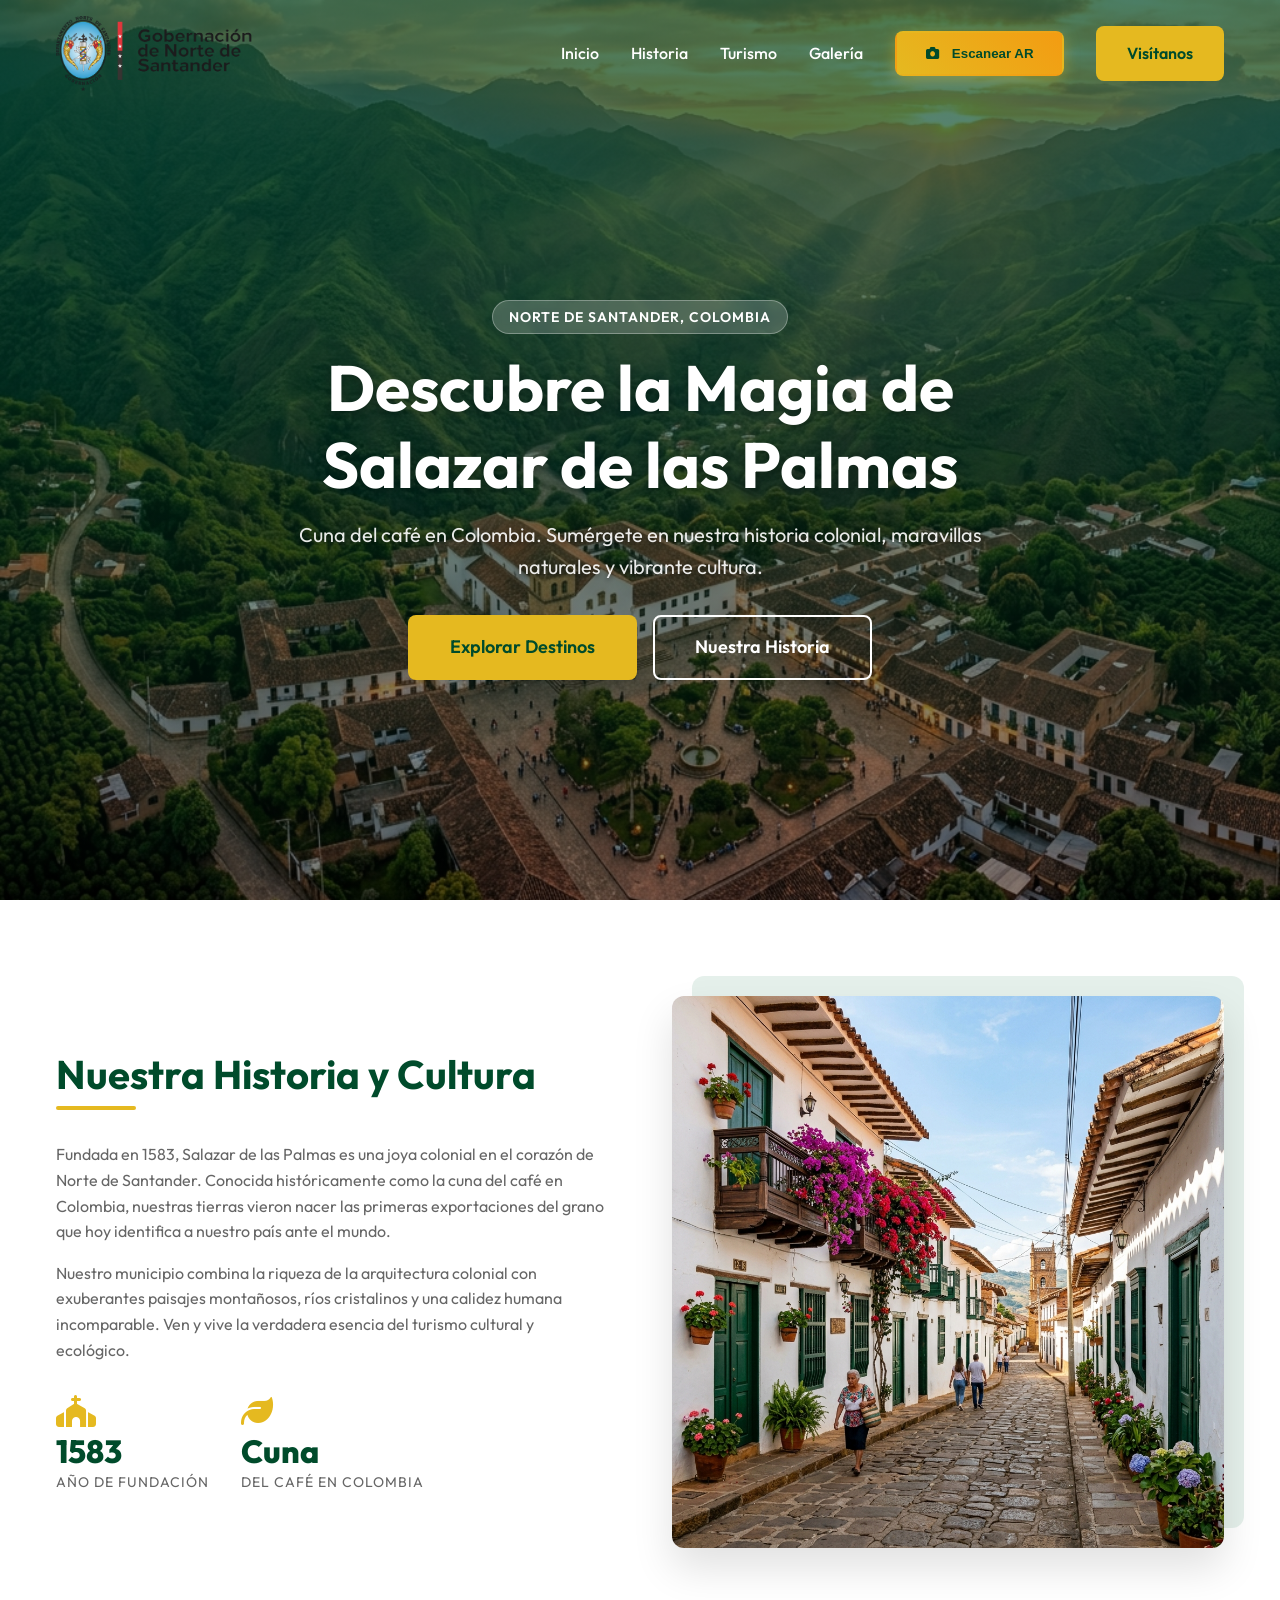
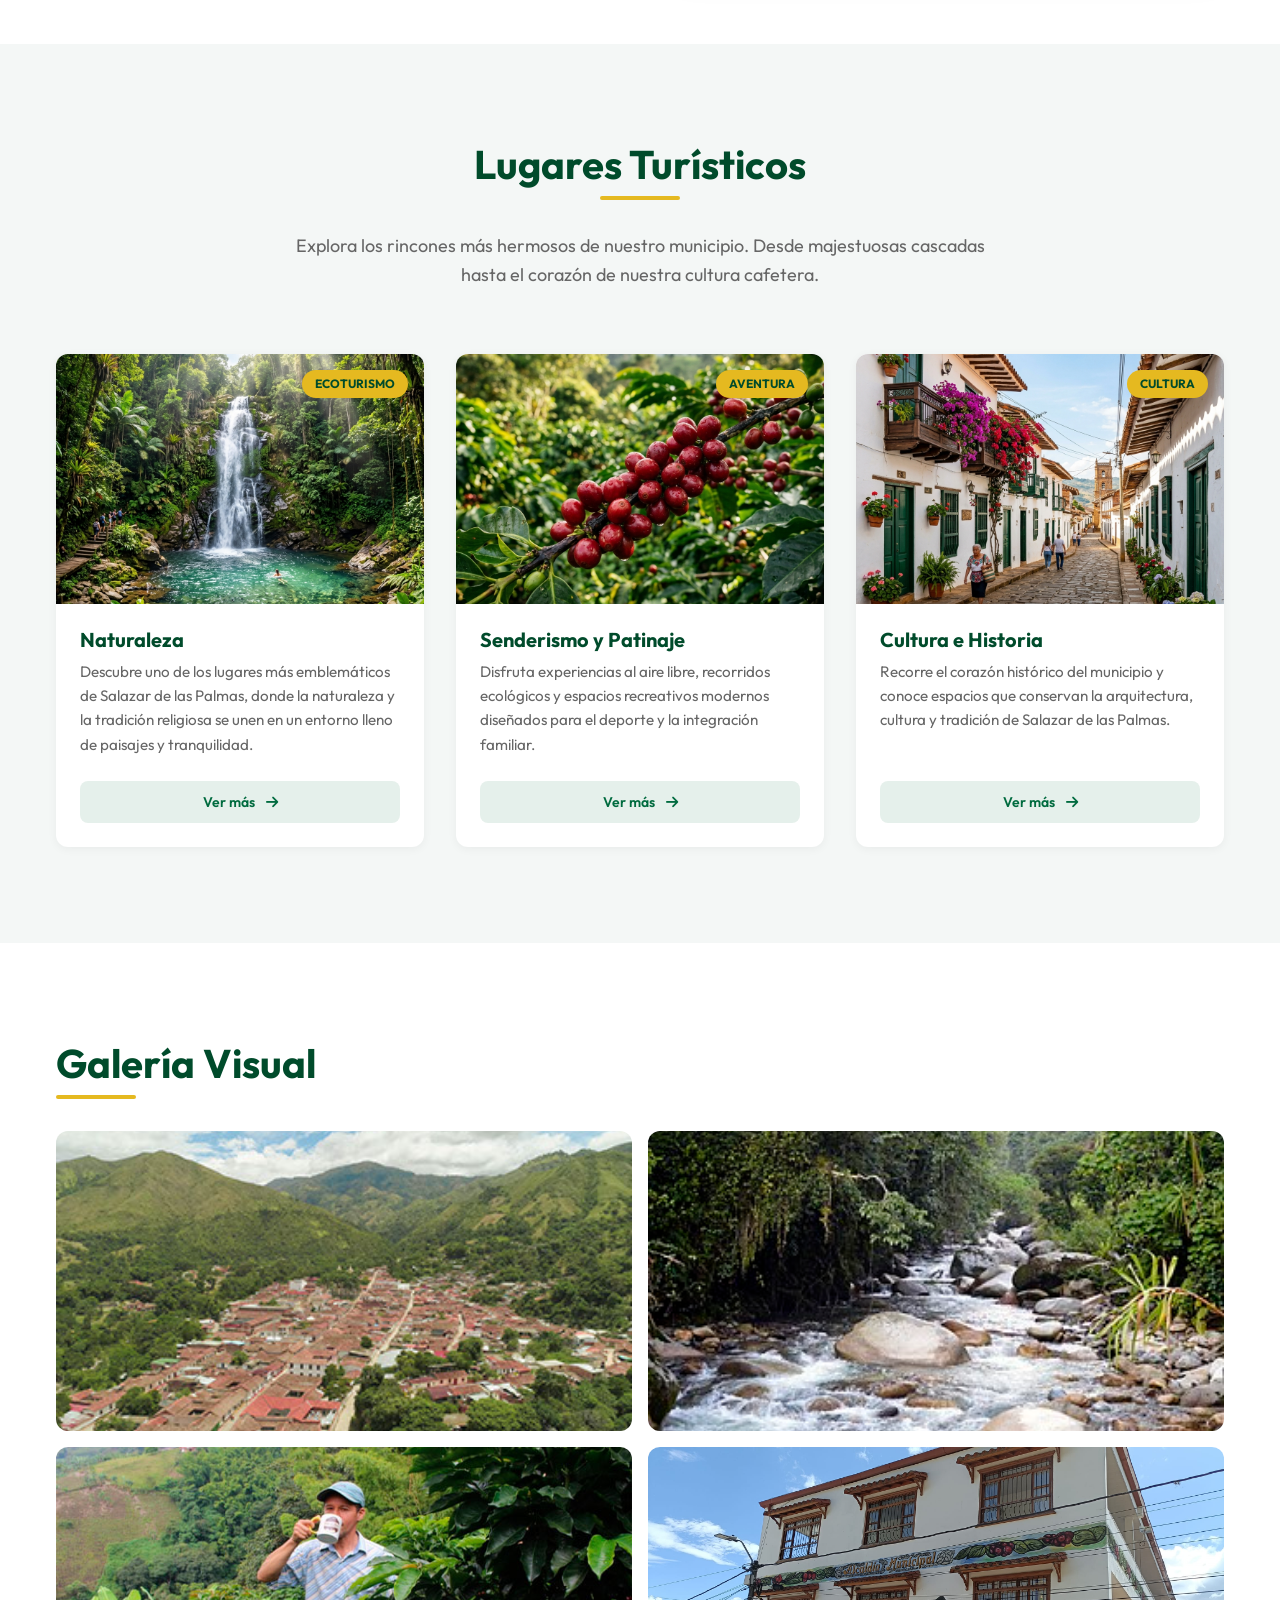
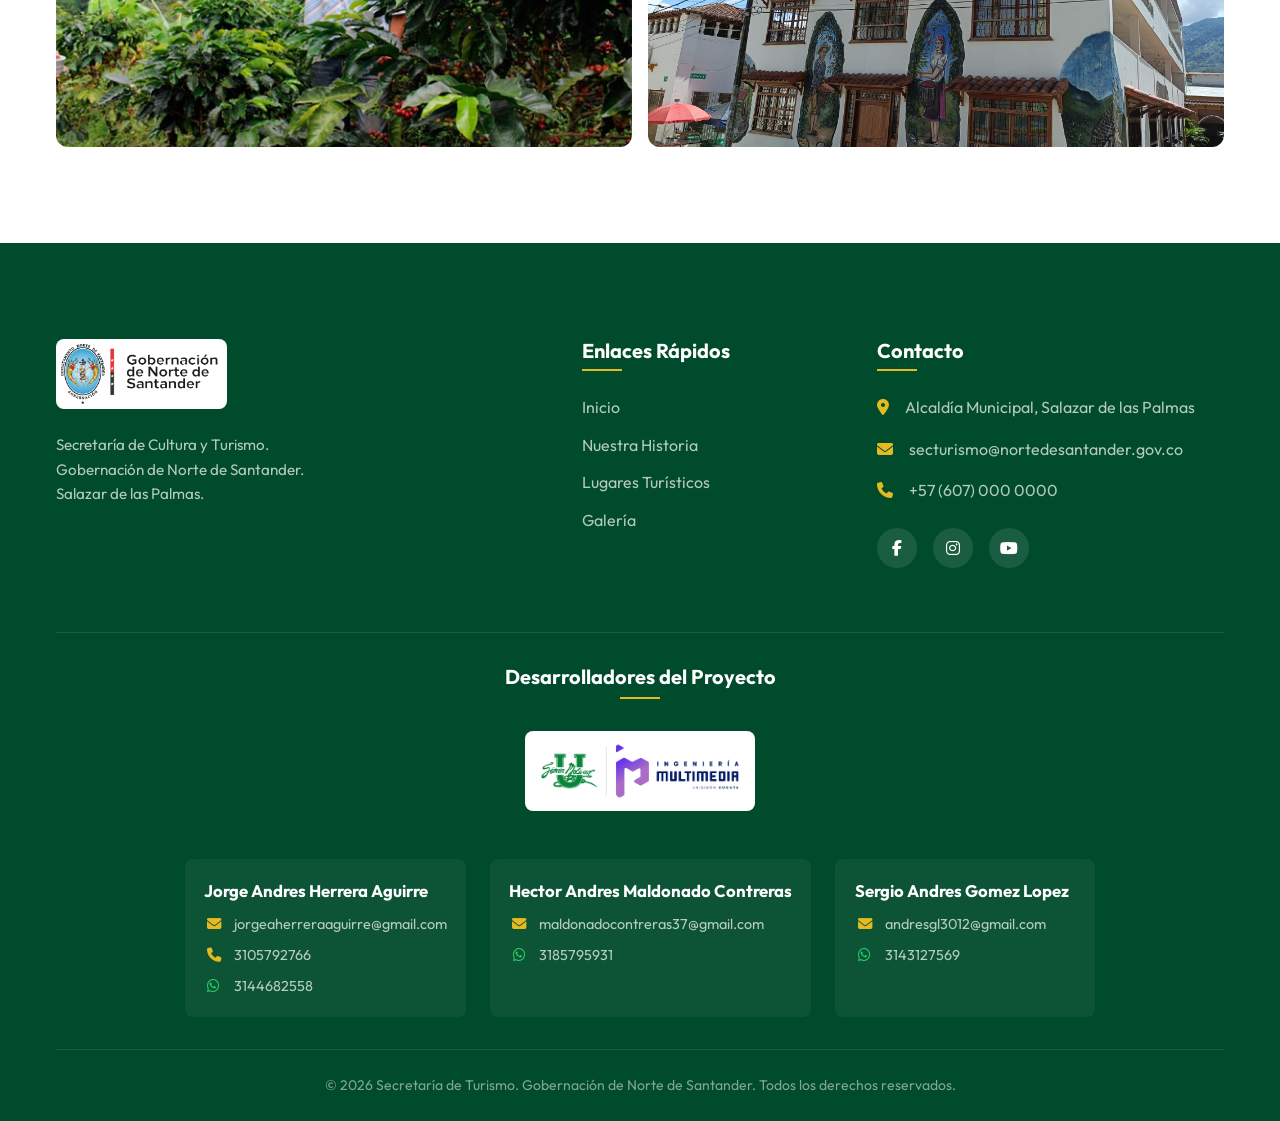
==== index.html @ 91385bf4 "Estado inicial del proyecto heredado" ====
<!DOCTYPE html>
<html lang="es">

<head>
    <meta charset="UTF-8">
    <meta name="viewport" content="width=device-width, initial-scale=1.0">
    <title>Salazar de las Palmas - Secretaría de Turismo</title>
    <meta name="description"
        content="Descubre Salazar de las Palmas, la cuna del café en Colombia. Naturaleza, historia, arquitectura colonial y una cultura inolvidable en Norte de Santander.">

    <!-- Google Fonts: Outfit -->
    <link rel="preconnect" href="https://fonts.googleapis.com">
    <link rel="preconnect" href="https://fonts.gstatic.com" crossorigin>
    <link href="https://fonts.googleapis.com/css2?family=Outfit:wght@300;400;500;600;700;800&display=swap"
        rel="stylesheet">

    <!-- FontAwesome for Icons -->
    <link rel="stylesheet" href="https://cdnjs.cloudflare.com/ajax/libs/font-awesome/6.4.0/css/all.min.css">

    <!-- Custom CSS -->
    <link rel="stylesheet" href="css/style.css">
    <link rel="stylesheet" href="css/components.css">
</head>

<body>

    <!-- NAVBAR -->
    <header class="navbar" id="navbar">
        <div class="container nav-container">
            <div class="logos">
                <img src="Recursos/Logo Gobernación.png" alt="Logo Gobernación" class="logo">
            </div>

            <button class="mobile-menu-toggle" aria-label="Abrir menú" id="menuToggle">
                <i class="fa-solid fa-bars"></i>
            </button>

            <nav class="nav-links" id="navLinks">
                <a href="#inicio" class="nav-link">Inicio</a>
                <a href="#historia" class="nav-link">Historia</a>
                <a href="#turismo" class="nav-link">Turismo</a>
                <a href="#galeria" class="nav-link">Galería</a>
                <button id="openArBtn" class="btn btn-primary btn-ar"><i class="fa-solid fa-camera"></i> Escanear
                    AR</button>
                <a href="#contacto" class="btn btn-primary">Visítanos</a>
            </nav>
        </div>
    </header>

    <!-- HERO SECTION -->
    <section id="inicio" class="hero">
        <div class="hero-overlay"></div>
        <div class="container hero-content fade-in-up">
            <span class="badge">Norte de Santander, Colombia</span>
            <h1 class="hero-title">Descubre la Magia de<br>Salazar de las Palmas</h1>
            <p class="hero-subtitle">Cuna del café en Colombia. Sumérgete en nuestra historia colonial, maravillas
                naturales y vibrante cultura.</p>
            <div class="hero-buttons">
                <a href="#turismo" class="btn btn-primary btn-large">Explorar Destinos</a>
                <a href="#historia" class="btn btn-outline btn-large">Nuestra Historia</a>
            </div>
        </div>
    </section>

    <!-- SECCIÓN SOBRE SALAZAR (HISTORIA Y CULTURA) -->
    <section id="historia" class="section about-section">
        <div class="container">
            <div class="about-grid">
                <div class="about-text fade-in-up">
                    <h2 class="section-title">Nuestra Historia y Cultura</h2>
                    <div class="title-underline"></div>
                    <p>Fundada en 1583, Salazar de las Palmas es una joya colonial en el corazón de Norte de Santander.
                        Conocida históricamente como la cuna del café en Colombia, nuestras tierras vieron nacer las
                        primeras exportaciones del grano que hoy identifica a nuestro país ante el mundo.</p>
                    <p>Nuestro municipio combina la riqueza de la arquitectura colonial con exuberantes paisajes
                        montañosos, ríos cristalinos y una calidez humana incomparable. Ven y vive la verdadera esencia
                        del turismo cultural y ecológico.</p>

                    <div class="stats-row">
                        <div class="stat-item">
                            <i class="fa-solid fa-church stat-icon"></i>
                            <span class="stat-number">1583</span>
                            <span class="stat-label">Año de Fundación</span>
                        </div>
                        <div class="stat-item">
                            <i class="fa-solid fa-leaf stat-icon"></i>
                            <span class="stat-number">Cuna</span>
                            <span class="stat-label">Del Café en Colombia</span>
                        </div>
                    </div>
                </div>
                <div class="about-image-wrapper fade-in-up">
                    <img src="Recursos/colonial_architecture.png" alt="Arquitectura colonial de Salazar"
                        class="about-image">
                    <div class="image-accent"></div>
                </div>
            </div>
        </div>
    </section>

    <!-- LUGARES TURÍSTICOS -->
    <section id="turismo" class="section tourism-section bg-light">
        <div class="container">
            <div class="section-header text-center fade-in-up">
                <!-- Etiqueta removida según solicitud -->
                <h2 class="section-title">Lugares Turísticos</h2>
                <div class="title-underline center"></div>
                <p class="section-description">Explora los rincones más hermosos de nuestro municipio. Desde majestuosas
                    cascadas hasta el corazón de nuestra cultura cafetera.</p>
            </div>

            <div class="cards-grid">
                <!-- Tarjeta 1 -->
                <div class="tour-card fade-in-up">
                    <div class="card-image">
                        <img src="Recursos/waterfall_salazar.png" alt="Cascadas Naturales">
                        <div class="card-category">Ecoturismo</div>
                    </div>
                    <div class="card-content">
                        <h3 class="card-title">Naturaleza</h3>
                        <p class="card-text">Descubre uno de los lugares más emblemáticos de Salazar de las Palmas,
                            donde la naturaleza y la tradición religiosa se unen en un entorno lleno de paisajes y
                            tranquilidad.</p>
                        <a href="naturaleza.html" class="btn btn-secondary btn-sm">Ver más <i
                                class="fa-solid fa-arrow-right"></i></a>
                    </div>
                </div>

                <!-- Tarjeta 2 -->
                <div class="tour-card fade-in-up delay-1">
                    <div class="card-image">
                        <img src="Recursos/coffee_culture.png" alt="Ruta del Café">
                        <div class="card-category">Aventura</div>
                    </div>
                    <div class="card-content">
                        <h3 class="card-title">Senderismo y Patinaje</h3>
                        <p class="card-text">Disfruta experiencias al aire libre, recorridos ecológicos y espacios
                            recreativos modernos diseñados para el deporte y la integración familiar.</p>
                        <a href="aventura.html" class="btn btn-secondary btn-sm">Ver más <i
                                class="fa-solid fa-arrow-right"></i></a>
                    </div>
                </div>

                <!-- Tarjeta 3 -->
                <div class="tour-card fade-in-up delay-2">
                    <div class="card-image">
                        <img src="Recursos/colonial_architecture.png" alt="Centro Histórico">
                        <div class="card-category">Cultura</div>
                    </div>
                    <div class="card-content">
                        <h3 class="card-title">Cultura e Historia</h3>
                        <p class="card-text">Recorre el corazón histórico del municipio y conoce espacios que conservan
                            la arquitectura, cultura y tradición de Salazar de las Palmas.</p>
                        <a href="cultura.html" class="btn btn-secondary btn-sm">Ver más <i
                                class="fa-solid fa-arrow-right"></i></a>
                    </div>
                </div>
            </div>
        </div>
    </section>

    <!-- GALERÍA VISUAL -->
    <section id="galeria" class="section gallery-section">
        <div class="container">
            <div class="section-header fade-in-up">
                <h2 class="section-title">Galería Visual</h2>
                <div class="title-underline"></div>
            </div>

            <div class="gallery-grid">
                <div class="gallery-item fade-in-up"
                    data-images='["Recursos/Galeria Visual/Panoramica/Panoramica 1.jpg", "Recursos/Galeria Visual/Panoramica/Panoramica 2.jpg", "Recursos/Galeria Visual/Panoramica/Panoramica 3.jpg", "Recursos/Galeria Visual/Panoramica/Panoramica 4.jpg", "Recursos/Galeria Visual/Panoramica/Panoramica 5.webp"]'>
                    <img src="Recursos/Galeria Visual/Panoramica/Panoramica 1.jpg" alt="Panorámica Salazar">
                    <div class="gallery-overlay">
                        <span>Panorámica</span>
                    </div>
                </div>
                <div class="gallery-item fade-in-up delay-1"
                    data-images='["Recursos/Galeria Visual/Naturaleza/Naturaleza 1.JPG", "Recursos/Galeria Visual/Naturaleza/Naturaleza 2.webp", "Recursos/Galeria Visual/Naturaleza/Naturaleza 3.jpg", "Recursos/Galeria Visual/Naturaleza/Naturaleza 4.jpg", "Recursos/Galeria Visual/Naturaleza/Naturaleza 5.jpg"]'>
                    <img src="Recursos/Galeria Visual/Naturaleza/Naturaleza 1.JPG" alt="Naturaleza">
                    <div class="gallery-overlay">
                        <span>Naturaleza</span>
                    </div>
                </div>
                <div class="gallery-item fade-in-up delay-2"
                    data-images='["Recursos/Galeria Visual/Cafe/Cafe 1.jpg", "Recursos/Galeria Visual/Cafe/Cafe 2.jpg", "Recursos/Galeria Visual/Cafe/Cafe 3.jpg", "Recursos/Galeria Visual/Cafe/Cafe 4.webp", "Recursos/Galeria Visual/Cafe/Cafe 5.webp"]'>
                    <img src="Recursos/Galeria Visual/Cafe/Cafe 1.jpg" alt="Cultura Cafetera">
                    <div class="gallery-overlay">
                        <span>Cultura Cafetera</span>
                    </div>
                </div>
                <div class="gallery-item fade-in-up delay-1"
                    data-images='["Recursos/Galeria Visual/Arquitectura/Arquitectura 1.jpg", "Recursos/Galeria Visual/Arquitectura/Arquitectura 2.jpg", "Recursos/Galeria Visual/Arquitectura/Arquitectura 3.jpg", "Recursos/Galeria Visual/Arquitectura/Arquitectura 4.JPG", "Recursos/Galeria Visual/Arquitectura/Arquitectura 5.jpg"]'>
                    <img src="Recursos/Galeria Visual/Arquitectura/Arquitectura 1.jpg" alt="Arquitectura">
                    <div class="gallery-overlay">
                        <span>Arquitectura Colonial</span>
                    </div>
                </div>
            </div>
        </div>
    </section>

    <!-- FOOTER INSTITUCIONAL -->
    <footer id="contacto" class="footer">
        <div class="container">
            <div class="footer-grid">
                <div class="footer-brand">
                    <div class="footer-logos">
                        <img src="Recursos/Logo Gobernación.png" alt="Gobernación" class="footer-logo">
                    </div>
                    <p class="footer-desc">Secretaría de Cultura y Turismo.<br>Gobernación de Norte de
                        Santander.<br>Salazar de las Palmas.</p>
                </div>

                <div class="footer-links">
                    <h4 class="footer-title">Enlaces Rápidos</h4>
                    <ul>
                        <li><a href="#inicio">Inicio</a></li>
                        <li><a href="#historia">Nuestra Historia</a></li>
                        <li><a href="#turismo">Lugares Turísticos</a></li>
                        <li><a href="#galeria">Galería</a></li>
                    </ul>
                </div>

                <div class="footer-contact">
                    <h4 class="footer-title">Contacto</h4>
                    <ul class="contact-info">
                        <li><i class="fa-solid fa-location-dot"></i> Alcaldía Municipal, Salazar de las Palmas</li>
                        <li><i class="fa-solid fa-envelope"></i> secturismo@nortedesantander.gov.co</li>
                        <li><i class="fa-solid fa-phone"></i> +57 (607) 000 0000</li>
                    </ul>
                    <div class="social-links">
                        <a href="https://www.facebook.com/GobernaciondeNortedeSantander/?locale=es_LA"
                            target="_blank"><i class="fa-brands fa-facebook-f"></i></a>
                        <a href="https://www.instagram.com/gobernorte/" target="_blank"><i
                                class="fa-brands fa-instagram"></i></a>
                        <a href="https://www.youtube.com/@GobernacionNorteDeSantander" target="_blank"><i
                                class="fa-brands fa-youtube"></i></a>
                    </div>
                </div>
            </div>

            <div class="footer-developers"
                style="padding-bottom: 2rem; border-top: 1px solid rgba(255, 255, 255, 0.1); padding-top: 2rem; margin-top: 1rem;">
                <h4
                    style="color: white; font-size: 1.25rem; margin-bottom: 2rem; text-align: center; position: relative;">
                    Desarrolladores del Proyecto
                    <span
                        style="display: block; width: 40px; height: 2px; background-color: var(--color-accent); margin: 0.5rem auto 0;"></span>
                </h4>
                <div style="display: flex; flex-wrap: wrap; justify-content: center; gap: 3rem; align-items: center;">
                    <div class="footer-logos"
                        style="display: flex; flex-direction: column; align-items: center; margin-bottom: 0;">
                        <img src="Recursos/Multimedia-Logo.png" alt="Ingeniería Multimedia" class="footer-logo"
                            style="background-color: white; height: 80px; padding: 10px;">
                    </div>
                    <div style="display: flex; flex-wrap: wrap; gap: 1.5rem; justify-content: center;">
                        <div
                            style="background: rgba(255, 255, 255, 0.05); padding: 1.2rem; border-radius: 8px; min-width: 260px;">
                            <strong
                                style="display: block; font-size: 1.05rem; color: white; margin-bottom: 0.5rem;">Jorge
                                Andres Herrera Aguirre</strong>
                            <ul style="margin: 0; padding: 0; list-style: none; color: rgba(255, 255, 255, 0.7);">
                                <li
                                    style="margin-bottom: 0.5rem; font-size: 0.9rem; display: flex; align-items: center;">
                                    <i class="fa-solid fa-envelope"
                                        style="width: 20px; text-align: center; color: var(--color-accent); margin-right: 10px;"></i>
                                    jorgeaherreraaguirre@gmail.com</li>
                                <li
                                    style="margin-bottom: 0.5rem; font-size: 0.9rem; display: flex; align-items: center;">
                                    <i class="fa-solid fa-phone"
                                        style="width: 20px; text-align: center; color: var(--color-accent); margin-right: 10px;"></i>
                                    3105792766</li>
                                <li style="margin-bottom: 0; font-size: 0.9rem; display: flex; align-items: center;"><a
                                        href="https://wa.me/573144682558" target="_blank"
                                        style="color: inherit; text-decoration: none; transition: color 0.3s ease; display: flex; align-items: center;"
                                        onmouseover="this.style.color='#25D366'"
                                        onmouseout="this.style.color='inherit'"><i class="fa-brands fa-whatsapp"
                                            style="width: 20px; text-align: center; color: #25D366; margin-right: 10px;"></i>
                                        3144682558</a></li>
                            </ul>
                        </div>
                        <div
                            style="background: rgba(255, 255, 255, 0.05); padding: 1.2rem; border-radius: 8px; min-width: 260px;">
                            <strong
                                style="display: block; font-size: 1.05rem; color: white; margin-bottom: 0.5rem;">Hector
                                Andres Maldonado Contreras</strong>
                            <ul style="margin: 0; padding: 0; list-style: none; color: rgba(255, 255, 255, 0.7);">
                                <li
                                    style="margin-bottom: 0.5rem; font-size: 0.9rem; display: flex; align-items: center;">
                                    <i class="fa-solid fa-envelope"
                                        style="width: 20px; text-align: center; color: var(--color-accent); margin-right: 10px;"></i>
                                    maldonadocontreras37@gmail.com</li>
                                <li style="margin-bottom: 0; font-size: 0.9rem; display: flex; align-items: center;"><a
                                        href="https://wa.me/573185795931" target="_blank"
                                        style="color: inherit; text-decoration: none; transition: color 0.3s ease; display: flex; align-items: center;"
                                        onmouseover="this.style.color='#25D366'"
                                        onmouseout="this.style.color='inherit'"><i class="fa-brands fa-whatsapp"
                                            style="width: 20px; text-align: center; color: #25D366; margin-right: 10px;"></i>
                                        3185795931</a></li>
                            </ul>
                        </div>
                        <div
                            style="background: rgba(255, 255, 255, 0.05); padding: 1.2rem; border-radius: 8px; min-width: 260px;">
                            <strong
                                style="display: block; font-size: 1.05rem; color: white; margin-bottom: 0.5rem;">Sergio
                                Andres Gomez Lopez</strong>
                            <ul style="margin: 0; padding: 0; list-style: none; color: rgba(255, 255, 255, 0.7);">
                                <li
                                    style="margin-bottom: 0.5rem; font-size: 0.9rem; display: flex; align-items: center;">
                                    <i class="fa-solid fa-envelope"
                                        style="width: 20px; text-align: center; color: var(--color-accent); margin-right: 10px;"></i>
                                    andresgl3012@gmail.com</li>
                                <li style="margin-bottom: 0; font-size: 0.9rem; display: flex; align-items: center;"><a
                                        href="https://wa.me/573143127569" target="_blank"
                                        style="color: inherit; text-decoration: none; transition: color 0.3s ease; display: flex; align-items: center;"
                                        onmouseover="this.style.color='#25D366'"
                                        onmouseout="this.style.color='inherit'"><i class="fa-brands fa-whatsapp"
                                            style="width: 20px; text-align: center; color: #25D366; margin-right: 10px;"></i>
                                        3143127569</a></li>
                            </ul>
                        </div>
                    </div>
                </div>
            </div>

            <div class="footer-bottom">
                <p>&copy; 2026 Secretaría de Turismo. Gobernación de Norte de Santander. Todos los derechos reservados.
                </p>
            </div>
        </div>
    </footer>

    <!-- Lightbox Container para Galería -->
    <div class="lightbox" id="lightbox">
        <div class="lightbox-content">
            <button class="lightbox-close" id="lightboxClose">&times;</button>
            <div class="lightbox-images" id="lightboxImages">
                <!-- Images will be injected here via JS -->
            </div>
            <button class="lightbox-prev" id="lightboxPrev"><i class="fa-solid fa-chevron-left"></i></button>
            <button class="lightbox-next" id="lightboxNext"><i class="fa-solid fa-chevron-right"></i></button>
        </div>
    </div>

    <!-- Modal para WebAR -->
    <div id="arOverlay" class="ar-overlay">
        <div class="ar-header">
            <h3><i class="fa-solid fa-vr-cardboard"></i> Escáner de Realidad Aumentada</h3>
            <button id="closeArBtn" class="ar-close-btn">&times;</button>
        </div>
        <div class="ar-body">
            <!-- Iframe donde vivirá la experiencia de cámara para no romper estilos -->
            <iframe id="arIframe" src="" allow="camera;gyroscope;accelerometer;magnetometer;xr-spatial-tracking"
                frameborder="0"></iframe>
        </div>
    </div>

    <!-- Scripts -->
    <script src="js/main.js" defer></script>
</body>

</html>
---- css/style.css ----
/* ==========================================================================
   Variables y Configuración Global (Diseño Institucional)
   ========================================================================== */
:root {
    /* Paleta de Colores - Gobernación de Norte de Santander */
    --color-primary: #006b3f; /* Verde institucional */
    --color-primary-dark: #004b2b;
    --color-accent: #e5b920; /* Dorado / Amarillo institucional */
    --color-accent-hover: #f5c72a;
    
    /* Colores neutrales */
    --color-text-main: #333333;
    --color-text-muted: #666666;
    --color-bg-main: #ffffff;
    --color-bg-light: #f4f7f6;
    --color-border: #e0e0e0;
    
    /* Tipografía */
    --font-primary: 'Outfit', sans-serif;
    
    /* Espaciado */
    --spacing-xs: 0.5rem;
    --spacing-sm: 1rem;
    --spacing-md: 2rem;
    --spacing-lg: 4rem;
    --spacing-xl: 6rem;
    
    /* Sombras y Bordes */
    --shadow-sm: 0 2px 10px rgba(0, 0, 0, 0.05);
    --shadow-md: 0 10px 30px rgba(0, 0, 0, 0.08);
    --shadow-lg: 0 20px 40px rgba(0, 0, 0, 0.12);
    --radius-sm: 8px;
    --radius-md: 12px;
    --radius-lg: 20px;
    
    /* Transiciones */
    --transition-fast: 0.2s ease-in-out;
    --transition-normal: 0.3s ease-in-out;
    --transition-slow: 0.5s cubic-bezier(0.25, 0.8, 0.25, 1);
}

/* ==========================================================================
   Reseteo Básico
   ========================================================================== */
* {
    margin: 0;
    padding: 0;
    box-sizing: border-box;
}

html {
    scroll-behavior: smooth; /* Scroll fluido */
    font-size: 16px;
}

body {
    font-family: var(--font-primary);
    color: var(--color-text-main);
    background-color: var(--color-bg-main);
    line-height: 1.6;
    overflow-x: hidden;
}

/* ==========================================================================
   Tipografía Global
   ========================================================================== */
h1, h2, h3, h4, h5, h6 {
    font-weight: 700;
    line-height: 1.2;
    color: var(--color-primary-dark);
}

a {
    text-decoration: none;
    color: var(--color-primary);
    transition: color var(--transition-fast);
}

a:hover {
    color: var(--color-accent);
}

img {
    max-width: 100%;
    height: auto;
    display: block;
}

/* ==========================================================================
   Layout y Utilidades
   ========================================================================== */
.container {
    width: 100%;
    max-width: 1200px;
    margin: 0 auto;
    padding: 0 var(--spacing-sm);
}

.section {
    padding: var(--spacing-xl) 0;
}

.bg-light {
    background-color: var(--color-bg-light);
}

.text-center {
    text-align: center;
}

/* Títulos de sección */
.section-title {
    font-size: 2.5rem;
    margin-bottom: var(--spacing-xs);
    position: relative;
    display: inline-block;
}

.title-underline {
    width: 80px;
    height: 4px;
    background-color: var(--color-accent);
    margin-bottom: var(--spacing-md);
    border-radius: 2px;
}

.title-underline.center {
    margin-left: auto;
    margin-right: auto;
}

.section-description {
    max-width: 700px;
    margin: 0 auto var(--spacing-lg);
    font-size: 1.125rem;
    color: var(--color-text-muted);
}

/* Badges / Etiquetas */
.badge {
    display: inline-block;
    padding: 0.3rem 1rem;
    background-color: rgba(0, 107, 63, 0.1);
    color: var(--color-primary);
    border-radius: 50px;
    font-size: 0.875rem;
    font-weight: 600;
    margin-bottom: var(--spacing-sm);
    text-transform: uppercase;
    letter-spacing: 1px;
}

.badge-center {
    margin-left: auto;
    margin-right: auto;
}

/* ==========================================================================
   Animaciones Generales
   ========================================================================== */
.fade-in-up {
    opacity: 0;
    transform: translateY(30px);
    transition: opacity 0.8s ease-out, transform 0.8s ease-out;
}

.fade-in-up.visible {
    opacity: 1;
    transform: translateY(0);
}

.delay-1 { transition-delay: 0.2s; }
.delay-2 { transition-delay: 0.4s; }
---- css/components.css ----
/* ==========================================================================
   Botones
   ========================================================================== */
.btn {
    display: inline-block;
    padding: 0.8rem 1.8rem;
    border-radius: var(--radius-sm);
    font-weight: 600;
    text-align: center;
    cursor: pointer;
    transition: all var(--transition-fast);
    border: 2px solid transparent;
}

.btn-primary {
    background-color: var(--color-accent);
    color: var(--color-primary-dark);
}

.btn-primary:hover {
    background-color: var(--color-accent-hover);
    transform: translateY(-2px);
    box-shadow: var(--shadow-md);
    color: var(--color-primary-dark);
}

.btn-outline {
    background-color: transparent;
    color: white;
    border-color: white;
}

.btn-outline:hover {
    background-color: white;
    color: var(--color-primary-dark);
    transform: translateY(-2px);
}

.btn-secondary {
    background-color: rgba(0, 107, 63, 0.1);
    color: var(--color-primary);
}

.btn-secondary:hover {
    background-color: var(--color-primary);
    color: white;
}

.btn-large {
    padding: 1rem 2.5rem;
    font-size: 1.125rem;
}

.btn-sm {
    padding: 0.5rem 1.2rem;
    font-size: 0.875rem;
}

.btn i {
    margin-left: 0.5rem;
    transition: transform 0.3s ease;
}

.btn:hover i {
    transform: translateX(4px);
}

.btn-ar {
    position: relative;
    overflow: hidden;
    background: linear-gradient(45deg, var(--color-accent), #f39c12);
    color: var(--color-primary-dark);
    font-weight: 700;
    box-shadow: 0 4px 15px rgba(229, 185, 32, 0.4);
    animation: pulse-ar 2s infinite;
    z-index: 1;
}

.btn-ar::before {
    content: '';
    position: absolute;
    top: 0;
    left: -100%;
    width: 100%;
    height: 100%;
    background: linear-gradient(90deg, transparent, rgba(255, 255, 255, 0.6), transparent);
    transition: left 0.6s ease;
    z-index: -1;
}

.btn-ar:hover::before {
    left: 100%;
}

.btn-ar:hover {
    transform: translateY(-3px) scale(1.05);
    box-shadow: 0 10px 25px rgba(229, 185, 32, 0.6);
    background: linear-gradient(45deg, #f39c12, var(--color-accent));
}

.btn-ar i {
    margin-left: 0 !important;
    margin-right: 0.6rem;
    transition: transform 0.4s cubic-bezier(0.175, 0.885, 0.32, 1.275);
}

.btn-ar:hover i {
    transform: rotate(15deg) scale(1.3);
}

@keyframes pulse-ar {
    0% { box-shadow: 0 0 0 0 rgba(229, 185, 32, 0.7); }
    70% { box-shadow: 0 0 0 10px rgba(229, 185, 32, 0); }
    100% { box-shadow: 0 0 0 0 rgba(229, 185, 32, 0); }
}

/* ==========================================================================
   Navegación (Navbar)
   ========================================================================== */
.navbar {
    position: fixed;
    top: 0;
    left: 0;
    width: 100%;
    z-index: 1000;
    background-color: transparent;
    transition: all var(--transition-normal);
    padding: 1rem 0;
}

.navbar.scrolled {
    background-color: rgba(255, 255, 255, 0.95);
    backdrop-filter: blur(10px); /* Glassmorphism effect */
    box-shadow: var(--shadow-sm);
    padding: 0.5rem 0;
}

.nav-container {
    display: flex;
    justify-content: space-between;
    align-items: center;
}

.logos {
    display: flex;
    align-items: center;
    gap: 1rem;
}

.logo {
    height: 75px;
    width: auto;
    object-fit: contain;
    transition: transform var(--transition-fast);
}

.navbar.scrolled .logo {
    height: 55px;
}

.nav-links {
    display: flex;
    align-items: center;
    gap: 2rem;
}

.nav-link {
    color: white;
    font-weight: 500;
    position: relative;
}

.navbar.scrolled .nav-link {
    color: var(--color-text-main);
}

.navbar.scrolled .nav-link:hover {
    color: var(--color-primary);
}

.nav-link::after {
    content: '';
    position: absolute;
    bottom: -4px;
    left: 0;
    width: 0;
    height: 2px;
    background-color: var(--color-accent);
    transition: width var(--transition-fast);
}

.nav-link:hover::after {
    width: 100%;
}

.mobile-menu-toggle {
    display: none;
    background: none;
    border: none;
    font-size: 1.5rem;
    color: white;
    cursor: pointer;
}

.navbar.scrolled .mobile-menu-toggle {
    color: var(--color-text-main);
}

/* ==========================================================================
   Hero Section
   ========================================================================== */
.hero {
    height: 100vh;
    min-height: 600px;
    position: relative;
    display: flex;
    align-items: center;
    justify-content: center;
    background-image: url('../Recursos/hero_salazar.png');
    background-size: cover;
    background-position: center;
    background-attachment: fixed; /* Parallax effect */
    color: white;
    text-align: center;
    padding-top: 80px; /* Offset for navbar */
}

.hero-overlay {
    position: absolute;
    top: 0;
    left: 0;
    width: 100%;
    height: 100%;
    background: linear-gradient(to bottom, rgba(0, 75, 43, 0.7), rgba(0, 0, 0, 0.4));
    z-index: 1;
}

.hero-content {
    position: relative;
    z-index: 2;
    max-width: 800px;
}

.hero .badge {
    background-color: rgba(255, 255, 255, 0.2);
    color: white;
    backdrop-filter: blur(5px);
    border: 1px solid rgba(255, 255, 255, 0.3);
}

.hero-title {
    font-size: 4rem;
    color: white;
    margin-bottom: var(--spacing-sm);
    text-shadow: 0 2px 10px rgba(0, 0, 0, 0.3);
}

.hero-subtitle {
    font-size: 1.25rem;
    margin-bottom: var(--spacing-md);
    opacity: 0.9;
    text-shadow: 0 2px 5px rgba(0, 0, 0, 0.5);
}

.hero-buttons {
    display: flex;
    gap: 1rem;
    justify-content: center;
}

/* ==========================================================================
   Acerca de (Historia)
   ========================================================================== */
.about-grid {
    display: grid;
    grid-template-columns: 1fr 1fr;
    gap: var(--spacing-lg);
    align-items: center;
}

.about-text p {
    margin-bottom: var(--spacing-sm);
    color: var(--color-text-muted);
}

.stats-row {
    display: flex;
    gap: 2rem;
    margin-top: var(--spacing-md);
}

.stat-item {
    display: flex;
    flex-direction: column;
}

.stat-icon {
    font-size: 2rem;
    color: var(--color-accent);
    margin-bottom: 0.5rem;
}

.stat-number {
    font-size: 2rem;
    font-weight: 800;
    color: var(--color-primary-dark);
    line-height: 1;
}

.stat-label {
    font-size: 0.875rem;
    color: var(--color-text-muted);
    text-transform: uppercase;
    letter-spacing: 1px;
    margin-top: 0.25rem;
}

.about-image-wrapper {
    position: relative;
}

.about-image {
    border-radius: var(--radius-md);
    box-shadow: var(--shadow-lg);
    position: relative;
    z-index: 2;
}

.image-accent {
    position: absolute;
    top: -20px;
    right: -20px;
    width: 100%;
    height: 100%;
    background-color: var(--color-primary);
    border-radius: var(--radius-md);
    z-index: 1;
    opacity: 0.1;
}

/* ==========================================================================
   Tarjetas Turísticas
   ========================================================================== */
.cards-grid {
    display: grid;
    grid-template-columns: repeat(3, 1fr);
    gap: var(--spacing-md);
}

.tour-card {
    background-color: var(--color-bg-main);
    border-radius: var(--radius-md);
    overflow: hidden;
    box-shadow: var(--shadow-sm);
    transition: transform var(--transition-normal), box-shadow var(--transition-normal);
    height: 100%;
    display: flex;
    flex-direction: column;
}

.tour-card:hover {
    transform: translateY(-10px);
    box-shadow: 0 10px 30px rgba(0, 107, 63, 0.25); /* Sombra verde institucional */
}

.card-image {
    position: relative;
    height: 250px;
    overflow: hidden;
}

.card-image img {
    width: 100%;
    height: 100%;
    object-fit: cover;
    transition: transform var(--transition-slow);
}

.tour-card:hover .card-image img {
    transform: scale(1.05);
}

.card-category {
    position: absolute;
    top: 1rem;
    right: 1rem;
    background-color: var(--color-accent);
    color: var(--color-primary-dark);
    padding: 0.3rem 0.8rem;
    border-radius: 50px;
    font-size: 0.75rem;
    font-weight: 700;
    text-transform: uppercase;
    z-index: 2;
}

.card-content {
    padding: 1.5rem;
    flex-grow: 1;
    display: flex;
    flex-direction: column;
}

.card-title {
    font-size: 1.25rem;
    margin-bottom: 0.5rem;
}

.card-text {
    color: var(--color-text-muted);
    font-size: 0.95rem;
    margin-bottom: 1.5rem;
    flex-grow: 1;
}

/* ==========================================================================
   Galería
   ========================================================================== */
.gallery-grid {
    display: grid;
    grid-template-columns: repeat(2, 1fr);
    gap: 1rem;
}

.gallery-item {
    position: relative;
    border-radius: var(--radius-md);
    overflow: hidden;
    height: 300px;
    cursor: pointer;
    transition: transform var(--transition-normal), box-shadow var(--transition-normal);
}

.gallery-item img {
    width: 100%;
    height: 100%;
    object-fit: cover;
    transition: transform var(--transition-slow);
}

.gallery-overlay {
    position: absolute;
    top: 0;
    left: 0;
    width: 100%;
    height: 100%;
    background: linear-gradient(to top, rgba(0, 107, 63, 0.8), transparent);
    display: flex;
    align-items: flex-end;
    padding: 1.5rem;
    opacity: 0;
    transition: opacity var(--transition-normal);
}

.gallery-overlay span {
    color: white;
    font-size: 1.25rem;
    font-weight: 600;
    transform: translateY(20px);
    transition: transform var(--transition-normal);
}

.gallery-item:hover {
    transform: translateY(-5px);
    box-shadow: 0 10px 30px rgba(0, 107, 63, 0.4);
}

.gallery-item:hover img {
    transform: scale(1.1);
}

.gallery-item:hover .gallery-overlay {
    opacity: 1;
}

.gallery-item:hover .gallery-overlay span {
    transform: translateY(0);
}

/* ==========================================================================
   Lightbox Galería
   ========================================================================== */
.lightbox {
    position: fixed;
    top: 0;
    left: 0;
    width: 100%;
    height: 100%;
    background-color: rgba(0, 0, 0, 0.9);
    z-index: 2000;
    display: flex;
    justify-content: center;
    align-items: center;
    opacity: 0;
    pointer-events: none;
    transition: opacity var(--transition-normal);
}

.lightbox.active {
    opacity: 1;
    pointer-events: auto;
}

.lightbox-content {
    position: relative;
    max-width: 90%;
    max-height: 90%;
    text-align: center;
}

.lightbox-img {
    max-width: 100%;
    max-height: 80vh;
    border-radius: var(--radius-md);
    box-shadow: 0 0 20px rgba(0,0,0,0.5);
    display: none;
}

.lightbox-img.active {
    display: inline-block;
}

.lightbox-close {
    position: absolute;
    top: -40px;
    right: 0;
    color: white;
    font-size: 2rem;
    cursor: pointer;
    background: none;
    border: none;
}

.lightbox-prev, .lightbox-next {
    position: absolute;
    top: 50%;
    transform: translateY(-50%);
    background: rgba(0,0,0,0.5);
    color: white;
    border: none;
    font-size: 2rem;
    padding: 1rem;
    cursor: pointer;
    border-radius: 50%;
    transition: background var(--transition-fast);
}

.lightbox-prev:hover, .lightbox-next:hover {
    background: var(--color-accent);
    color: var(--color-primary-dark);
}

.lightbox-prev {
    left: -80px;
}

.lightbox-next {
    right: -80px;
}

@media (max-width: 900px) {
    .lightbox-prev { left: 10px; }
    .lightbox-next { right: 10px; }
}

/* ==========================================================================
   WebAR Overlay
   ========================================================================== */
.ar-overlay {
    position: fixed;
    top: 0;
    left: 0;
    width: 100%;
    height: 100%;
    background-color: #000;
    z-index: 3000; /* Por encima de todo */
    display: flex;
    flex-direction: column;
    opacity: 0;
    pointer-events: none;
    transition: opacity var(--transition-normal);
}

.ar-overlay.active {
    opacity: 1;
    pointer-events: auto;
}

.ar-header {
    display: flex;
    justify-content: space-between;
    align-items: center;
    padding: 1rem 2rem;
    background-color: rgba(0, 0, 0, 0.8);
    color: white;
    z-index: 3001;
}

.ar-header h3 {
    margin: 0;
    font-size: 1.25rem;
    display: flex;
    align-items: center;
    gap: 0.5rem;
}

.ar-close-btn {
    background: none;
    border: none;
    color: white;
    font-size: 2rem;
    cursor: pointer;
    line-height: 1;
    transition: color var(--transition-fast);
}

.ar-close-btn:hover {
    color: var(--color-accent);
}

.ar-body {
    flex-grow: 1;
    position: relative;
    width: 100%;
    height: 100%;
}

.ar-body iframe {
    width: 100%;
    height: 100%;
    border: none;
}

/* ==========================================================================
   Footer
   ========================================================================== */
.footer {
    background-color: var(--color-primary-dark);
    color: white;
    padding-top: var(--spacing-xl);
}

.footer-grid {
    display: grid;
    grid-template-columns: 2fr 1fr 1.5fr;
    gap: var(--spacing-lg);
    margin-bottom: var(--spacing-lg);
}

.footer-grid-2col {
    grid-template-columns: 1fr 1fr;
    max-width: 900px;
    margin-left: auto;
    margin-right: auto;
}

.footer-logos {
    margin-bottom: 1.5rem;
}

.footer-logo {
    height: 70px;
    object-fit: contain;
    background-color: white; /* Para que resalte si tiene texto oscuro */
    padding: 5px;
    border-radius: 8px;
}

.footer-desc {
    color: rgba(255, 255, 255, 0.7);
    font-size: 0.95rem;
}

.footer-title {
    color: white;
    font-size: 1.25rem;
    margin-bottom: 1.5rem;
    position: relative;
    padding-bottom: 0.5rem;
}

.footer-title::after {
    content: '';
    position: absolute;
    bottom: 0;
    left: 0;
    width: 40px;
    height: 2px;
    background-color: var(--color-accent);
}

.footer-links ul, .contact-info {
    list-style: none;
}

.footer-links li {
    margin-bottom: 0.75rem;
}

.footer-links a {
    color: rgba(255, 255, 255, 0.7);
    transition: color var(--transition-fast);
}

.footer-links a:hover {
    color: var(--color-accent);
    padding-left: 5px;
}

.contact-info li {
    display: flex;
    align-items: flex-start;
    gap: 1rem;
    margin-bottom: 1rem;
    color: rgba(255, 255, 255, 0.7);
}

.contact-info i {
    color: var(--color-accent);
    margin-top: 0.25rem;
}

.social-links {
    display: flex;
    gap: 1rem;
    margin-top: 1.5rem;
}

.social-links a {
    display: flex;
    align-items: center;
    justify-content: center;
    width: 40px;
    height: 40px;
    border-radius: 50%;
    background-color: rgba(255, 255, 255, 0.1);
    color: white;
    transition: all var(--transition-fast);
}

.social-links a:hover {
    background-color: var(--color-accent);
    color: var(--color-primary-dark);
    transform: translateY(-3px);
}

.footer-bottom {
    text-align: center;
    padding: 1.5rem 0;
    border-top: 1px solid rgba(255, 255, 255, 0.1);
    color: rgba(255, 255, 255, 0.5);
    font-size: 0.875rem;
}

/* ==========================================================================
   Responsive Design
   ========================================================================== */
@media (max-width: 992px) {
    .about-grid, .cards-grid {
        grid-template-columns: 1fr;
    }
    
    .footer-grid {
        grid-template-columns: 1fr 1fr;
    }
    
    .hero-title {
        font-size: 3rem;
    }
    
    .about-image-wrapper {
        order: -1; /* Pone la imagen arriba en móviles */
    }
}

@media (max-width: 768px) {
    .mobile-menu-toggle {
        display: block;
    }
    
    .nav-links {
        position: absolute;
        top: 100%;
        left: 0;
        width: 100%;
        background-color: white;
        flex-direction: column;
        padding: 2rem;
        gap: 1.5rem;
        box-shadow: var(--shadow-md);
        clip-path: polygon(0 0, 100% 0, 100% 0, 0 0); /* Oculto por defecto */
        transition: clip-path 0.4s ease-in-out;
    }
    
    .nav-links.active {
        clip-path: polygon(0 0, 100% 0, 100% 100%, 0 100%);
    }
    
    .nav-link {
        color: var(--color-text-main);
        font-size: 1.125rem;
    }
    
    .navbar {
        background-color: white;
        padding: 0.5rem 0;
        box-shadow: var(--shadow-sm);
    }
    
    .mobile-menu-toggle {
        color: var(--color-text-main);
    }
    
    .logo {
        height: 40px;
    }
    
    .hero-buttons {
        flex-direction: column;
    }
    
    .footer-grid {
        grid-template-columns: 1fr;
    }
    
    .gallery-grid {
        grid-template-columns: 1fr;
    }
    
    .hero-title {
        font-size: 2.5rem;
    }
}
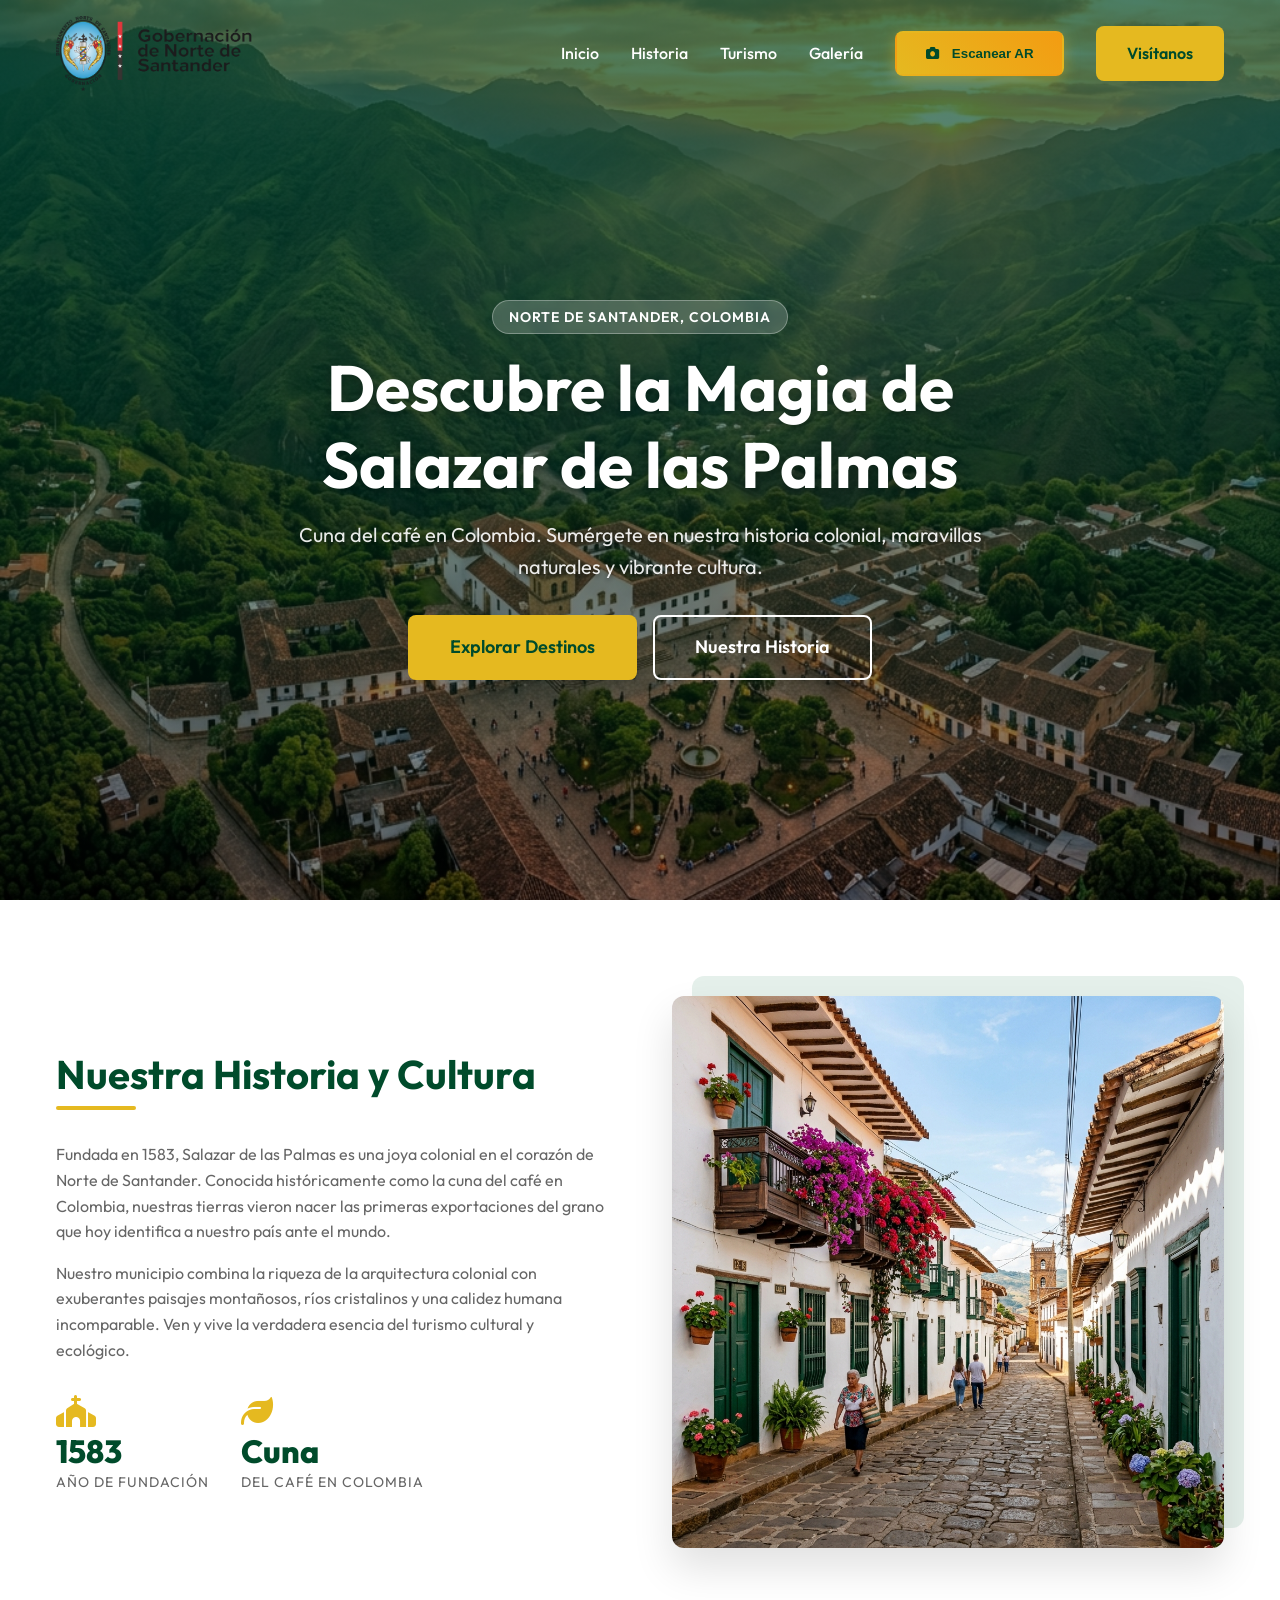
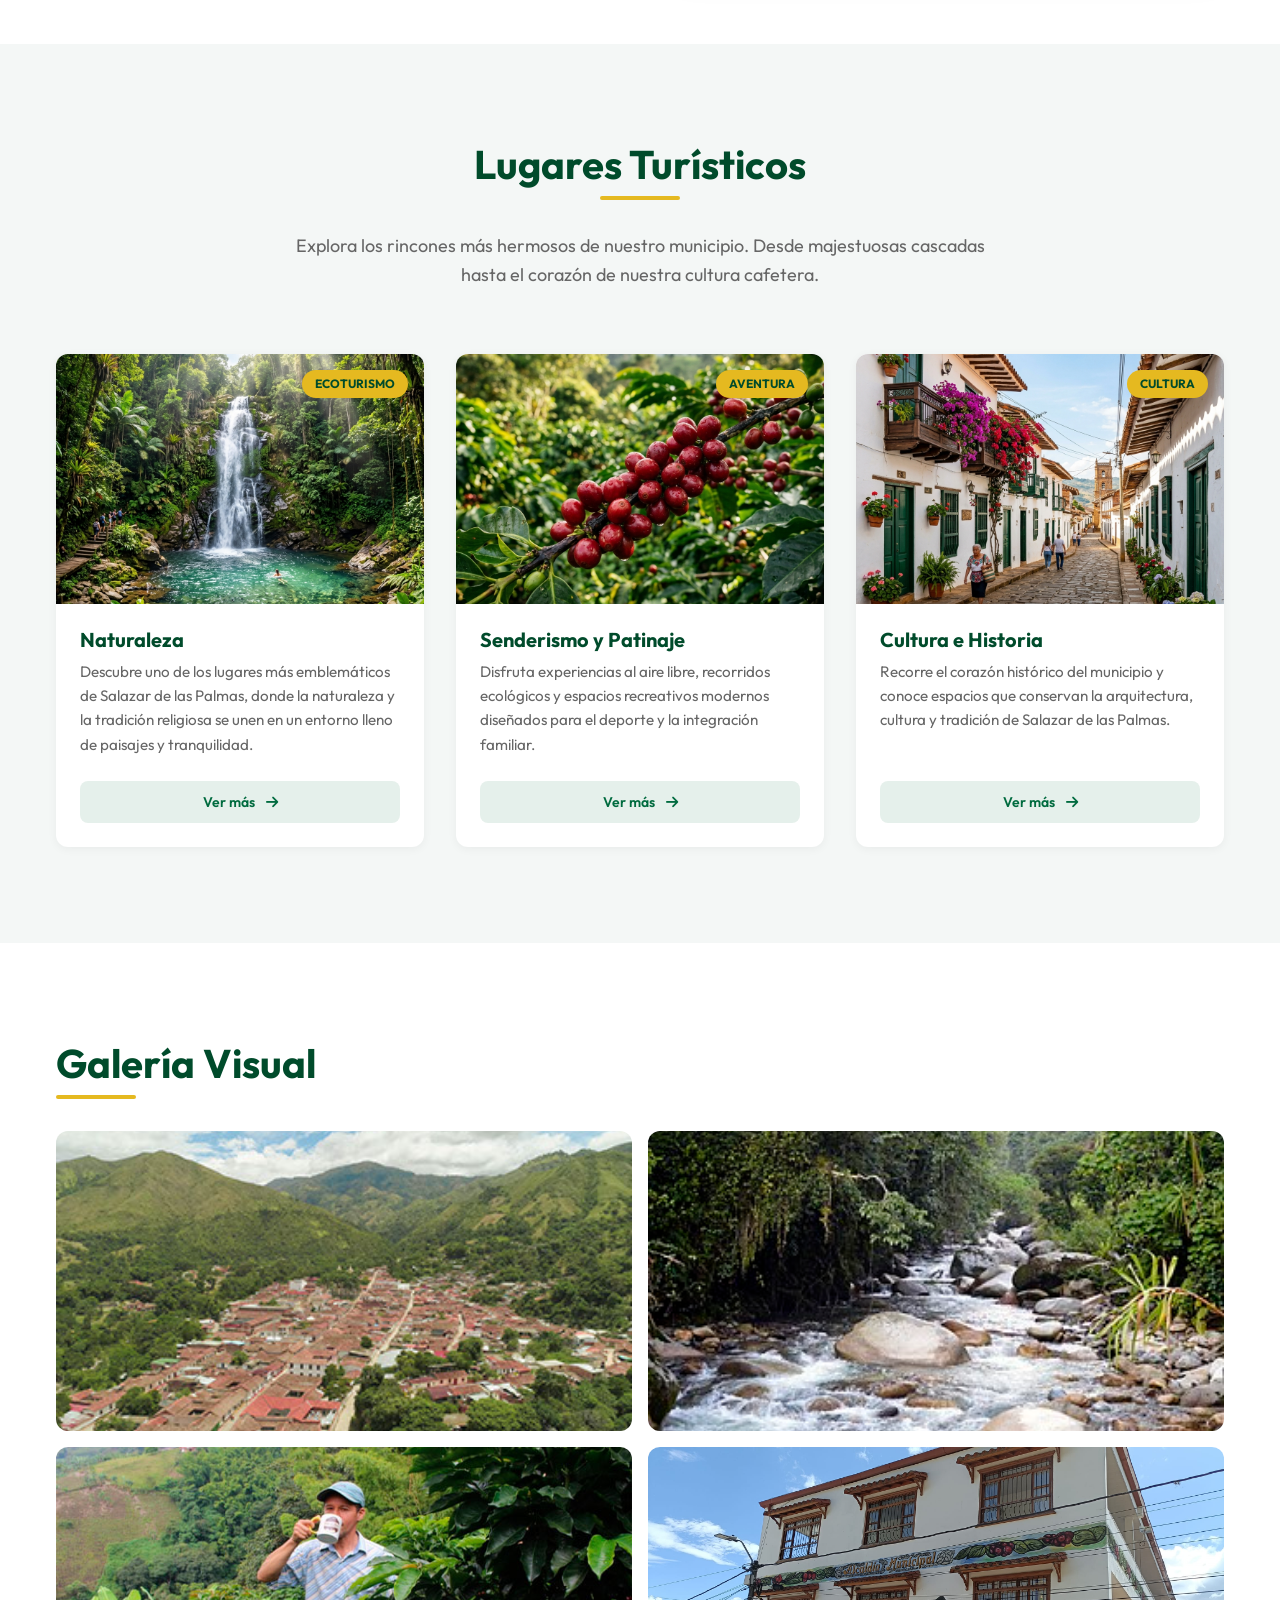
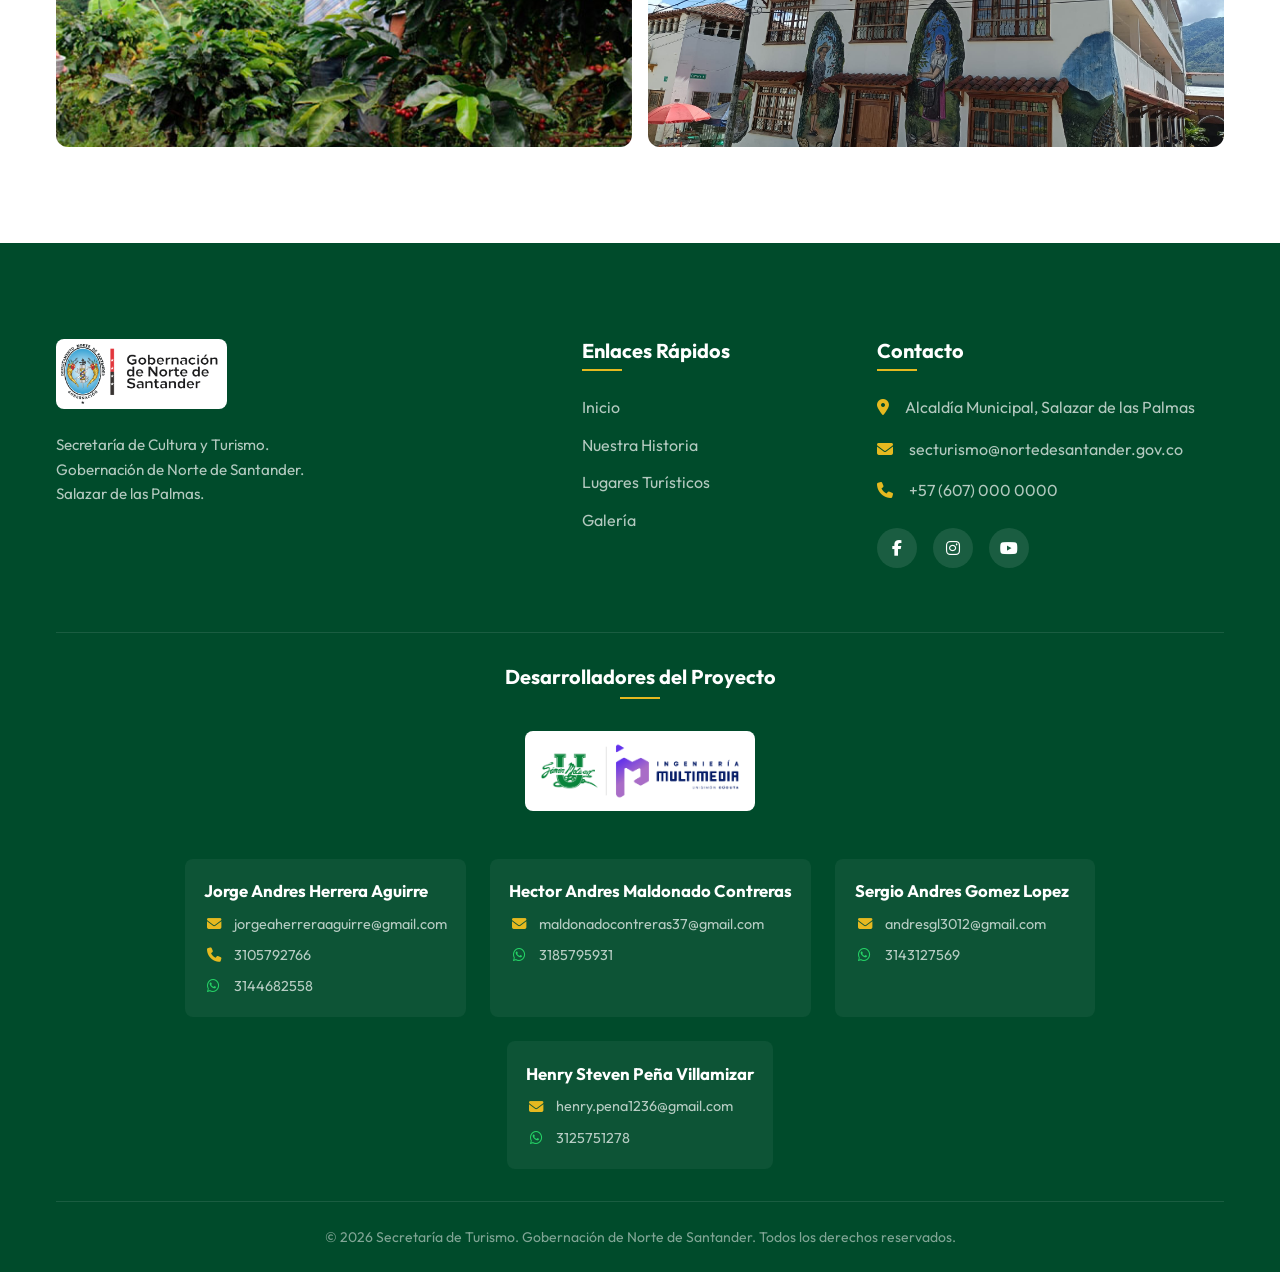
==== commit e2788761: "Elimino codigo muerto del modal AR y comprimo el modelo 3D" ====
--- a/index.html
+++ b/index.html
@@ -320,6 +320,26 @@
                                         3143127569</a></li>
                             </ul>
                         </div>
+                        <div
+                            style="background: rgba(255, 255, 255, 0.05); padding: 1.2rem; border-radius: 8px; min-width: 260px;">
+                            <strong
+                                style="display: block; font-size: 1.05rem; color: white; margin-bottom: 0.5rem;">Henry
+                                Steven Peña Villamizar</strong>
+                            <ul style="margin: 0; padding: 0; list-style: none; color: rgba(255, 255, 255, 0.7);">
+                                <li
+                                    style="margin-bottom: 0.5rem; font-size: 0.9rem; display: flex; align-items: center;">
+                                    <i class="fa-solid fa-envelope"
+                                        style="width: 20px; text-align: center; color: var(--color-accent); margin-right: 10px;"></i>
+                                    henry.pena1236@gmail.com</li>
+                                <li style="margin-bottom: 0; font-size: 0.9rem; display: flex; align-items: center;"><a
+                                        href="https://wa.me/573155726436" target="_blank"
+                                        style="color: inherit; text-decoration: none; transition: color 0.3s ease; display: flex; align-items: center;"
+                                        onmouseover="this.style.color='#25D366'"
+                                        onmouseout="this.style.color='inherit'"><i class="fa-brands fa-whatsapp"
+                                            style="width: 20px; text-align: center; color: #25D366; margin-right: 10px;"></i>
+                                        3125751278</a></li>
+                            </ul>
+                        </div>
                     </div>
                 </div>
             </div>
@@ -343,19 +363,6 @@
         </div>
     </div>
 
-    <!-- Modal para WebAR -->
-    <div id="arOverlay" class="ar-overlay">
-        <div class="ar-header">
-            <h3><i class="fa-solid fa-vr-cardboard"></i> Escáner de Realidad Aumentada</h3>
-            <button id="closeArBtn" class="ar-close-btn">&times;</button>
-        </div>
-        <div class="ar-body">
-            <!-- Iframe donde vivirá la experiencia de cámara para no romper estilos -->
-            <iframe id="arIframe" src="" allow="camera;gyroscope;accelerometer;magnetometer;xr-spatial-tracking"
-                frameborder="0"></iframe>
-        </div>
-    </div>
-
     <!-- Scripts -->
     <script src="js/main.js" defer></script>
 </body>
--- a/css/components.css
+++ b/css/components.css
@@ -561,74 +561,6 @@
 @media (max-width: 900px) {
     .lightbox-prev { left: 10px; }
     .lightbox-next { right: 10px; }
-}
-
-/* ==========================================================================
-   WebAR Overlay
-   ========================================================================== */
-.ar-overlay {
-    position: fixed;
-    top: 0;
-    left: 0;
-    width: 100%;
-    height: 100%;
-    background-color: #000;
-    z-index: 3000; /* Por encima de todo */
-    display: flex;
-    flex-direction: column;
-    opacity: 0;
-    pointer-events: none;
-    transition: opacity var(--transition-normal);
-}
-
-.ar-overlay.active {
-    opacity: 1;
-    pointer-events: auto;
-}
-
-.ar-header {
-    display: flex;
-    justify-content: space-between;
-    align-items: center;
-    padding: 1rem 2rem;
-    background-color: rgba(0, 0, 0, 0.8);
-    color: white;
-    z-index: 3001;
-}
-
-.ar-header h3 {
-    margin: 0;
-    font-size: 1.25rem;
-    display: flex;
-    align-items: center;
-    gap: 0.5rem;
-}
-
-.ar-close-btn {
-    background: none;
-    border: none;
-    color: white;
-    font-size: 2rem;
-    cursor: pointer;
-    line-height: 1;
-    transition: color var(--transition-fast);
-}
-
-.ar-close-btn:hover {
-    color: var(--color-accent);
-}
-
-.ar-body {
-    flex-grow: 1;
-    position: relative;
-    width: 100%;
-    height: 100%;
-}
-
-.ar-body iframe {
-    width: 100%;
-    height: 100%;
-    border: none;
 }
 
 /* ==========================================================================
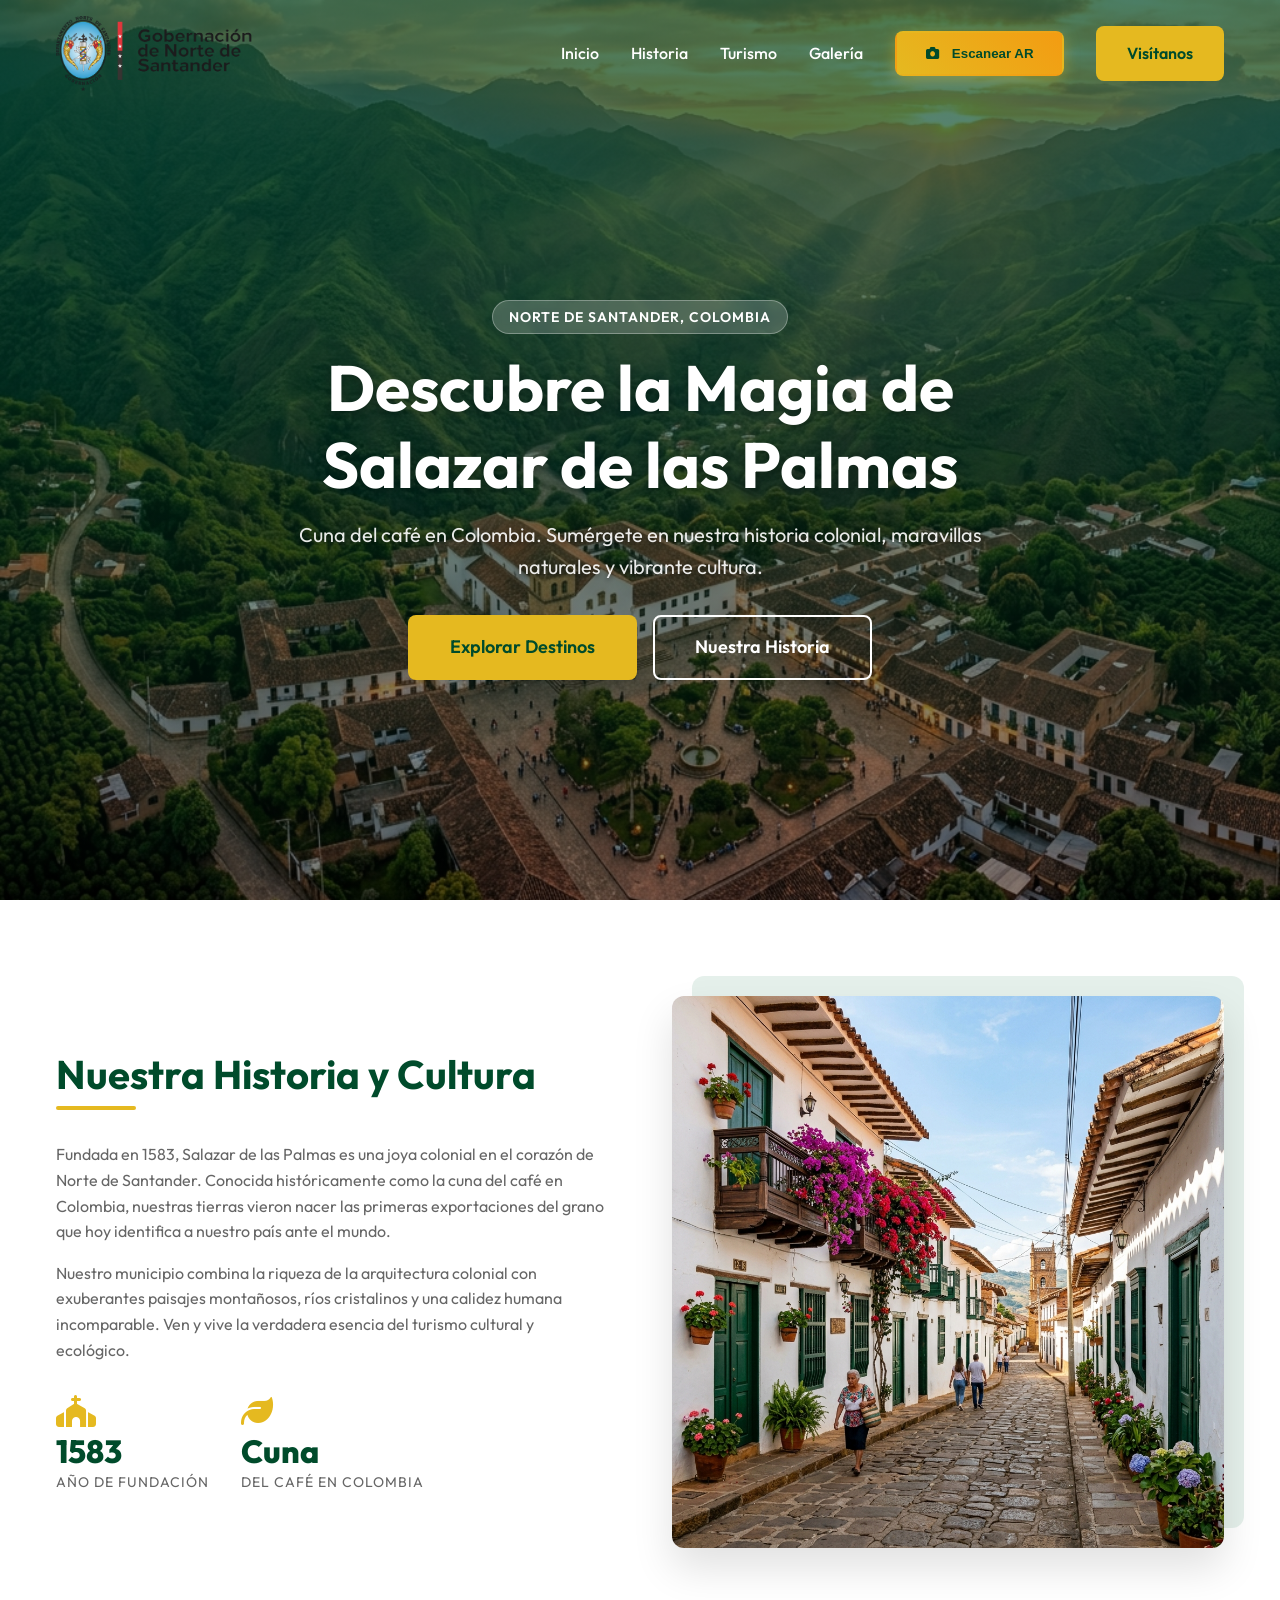
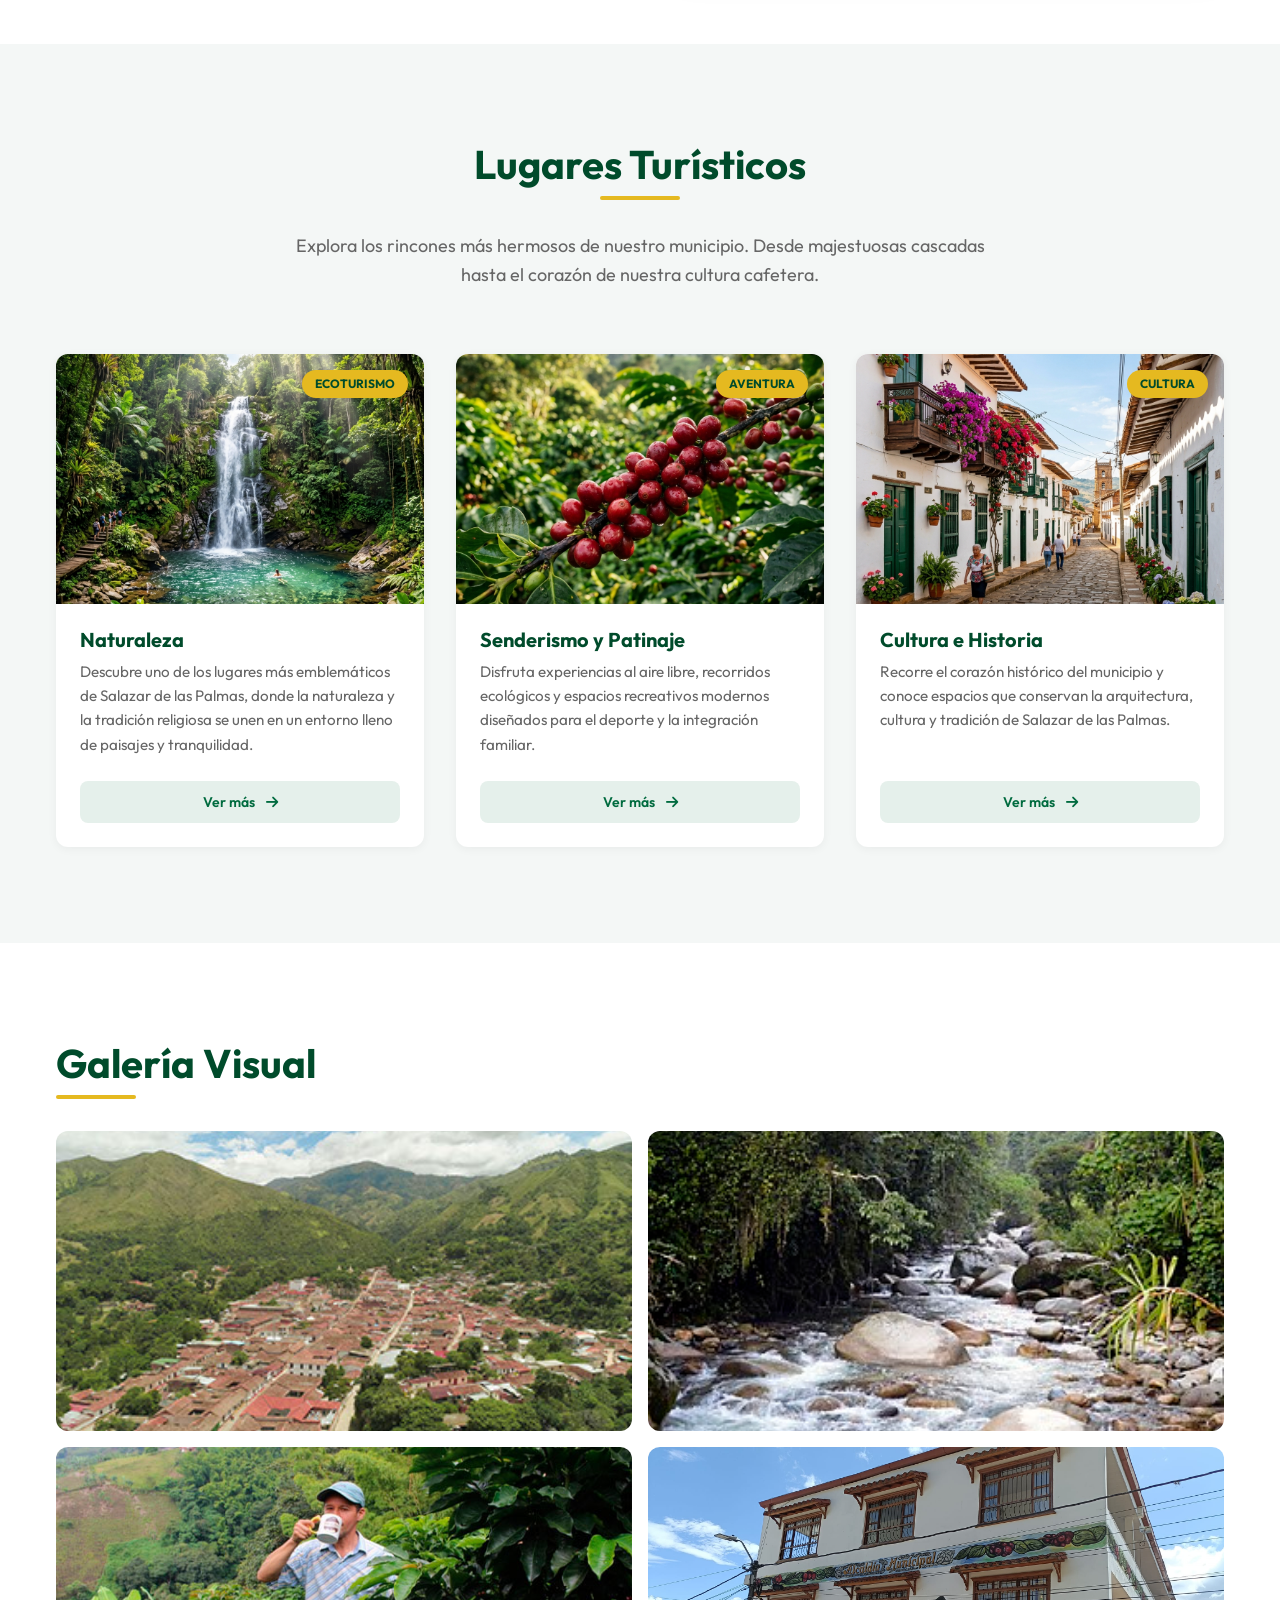
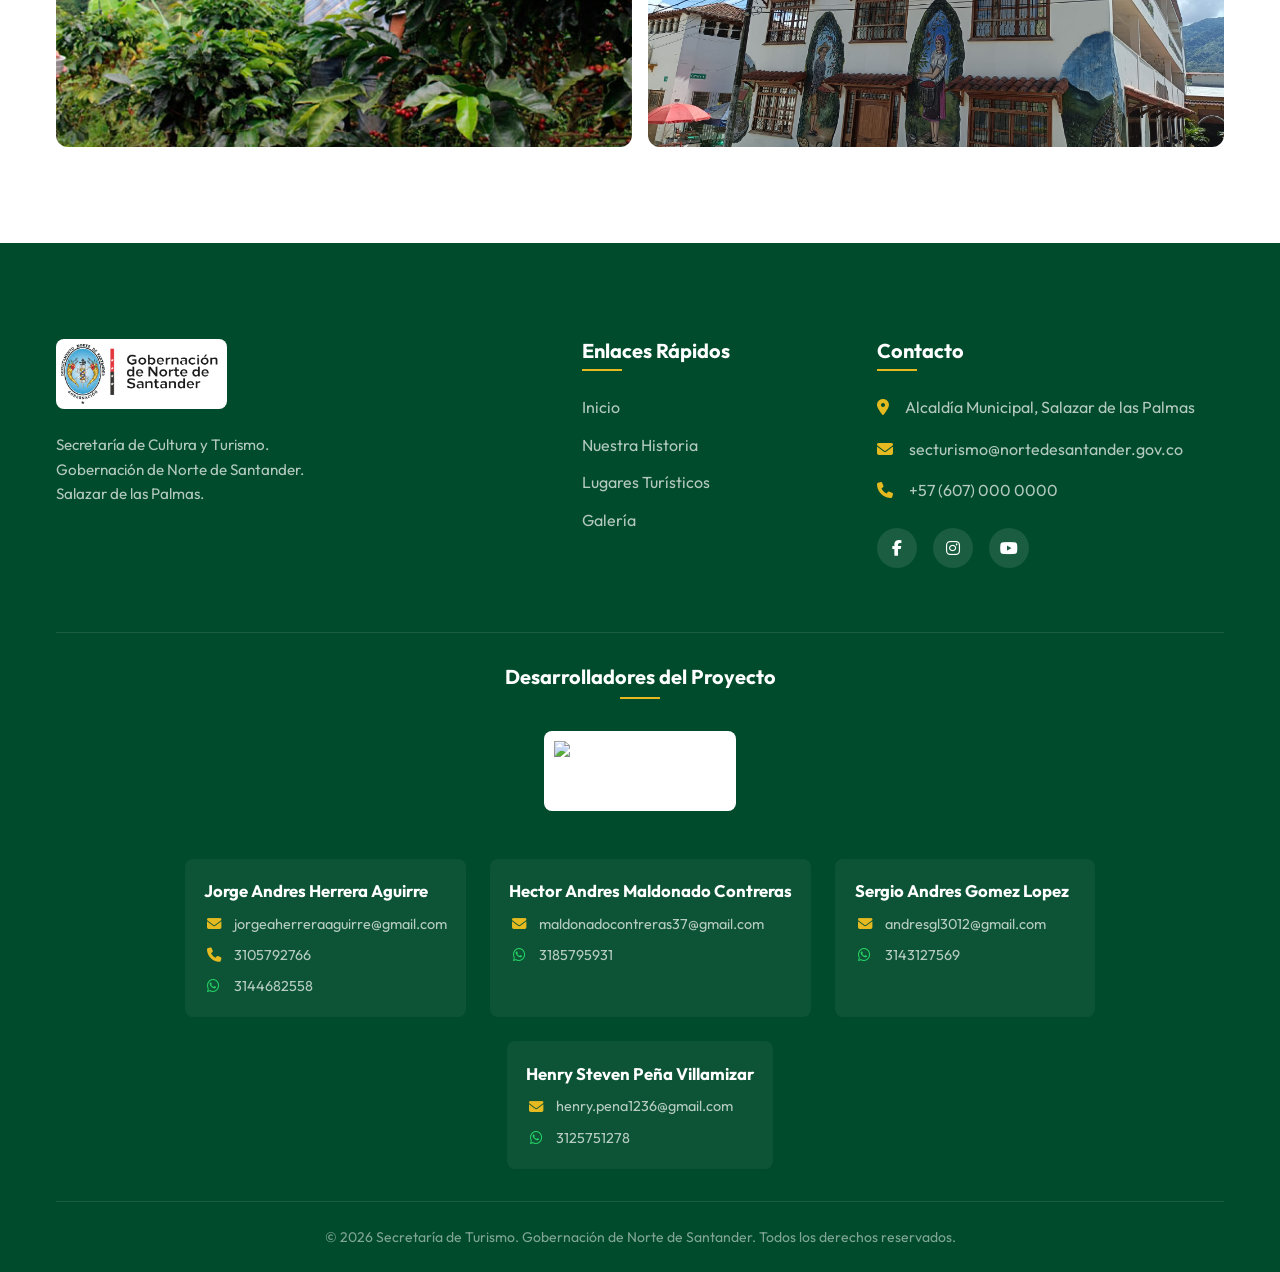
==== commit c670696a: "Normalizo nombres de archivo para servidor Linux" ====
--- a/index.html
+++ b/index.html
@@ -28,7 +28,7 @@
     <header class="navbar" id="navbar">
         <div class="container nav-container">
             <div class="logos">
-                <img src="Recursos/Logo Gobernación.png" alt="Logo Gobernación" class="logo">
+                <img src="Recursos/logo-gobernacion.png" alt="Logo Gobernación" class="logo">
             </div>
 
             <button class="mobile-menu-toggle" aria-label="Abrir menú" id="menuToggle">
@@ -90,7 +90,7 @@
                     </div>
                 </div>
                 <div class="about-image-wrapper fade-in-up">
-                    <img src="Recursos/colonial_architecture.png" alt="Arquitectura colonial de Salazar"
+                    <img src="Recursos/colonial-architecture.png" alt="Arquitectura colonial de Salazar"
                         class="about-image">
                     <div class="image-accent"></div>
                 </div>
@@ -113,7 +113,7 @@
                 <!-- Tarjeta 1 -->
                 <div class="tour-card fade-in-up">
                     <div class="card-image">
-                        <img src="Recursos/waterfall_salazar.png" alt="Cascadas Naturales">
+                        <img src="Recursos/waterfall-salazar.png" alt="Cascadas Naturales">
                         <div class="card-category">Ecoturismo</div>
                     </div>
                     <div class="card-content">
@@ -129,7 +129,7 @@
                 <!-- Tarjeta 2 -->
                 <div class="tour-card fade-in-up delay-1">
                     <div class="card-image">
-                        <img src="Recursos/coffee_culture.png" alt="Ruta del Café">
+                        <img src="Recursos/coffee-culture.png" alt="Ruta del Café">
                         <div class="card-category">Aventura</div>
                     </div>
                     <div class="card-content">
@@ -144,7 +144,7 @@
                 <!-- Tarjeta 3 -->
                 <div class="tour-card fade-in-up delay-2">
                     <div class="card-image">
-                        <img src="Recursos/colonial_architecture.png" alt="Centro Histórico">
+                        <img src="Recursos/colonial-architecture.png" alt="Centro Histórico">
                         <div class="card-category">Cultura</div>
                     </div>
                     <div class="card-content">
@@ -169,29 +169,29 @@
 
             <div class="gallery-grid">
                 <div class="gallery-item fade-in-up"
-                    data-images='["Recursos/Galeria Visual/Panoramica/Panoramica 1.jpg", "Recursos/Galeria Visual/Panoramica/Panoramica 2.jpg", "Recursos/Galeria Visual/Panoramica/Panoramica 3.jpg", "Recursos/Galeria Visual/Panoramica/Panoramica 4.jpg", "Recursos/Galeria Visual/Panoramica/Panoramica 5.webp"]'>
-                    <img src="Recursos/Galeria Visual/Panoramica/Panoramica 1.jpg" alt="Panorámica Salazar">
+                    data-images='["Recursos/galeria-visual/panoramica/panoramica-1.jpg", "Recursos/galeria-visual/panoramica/panoramica-2.jpg", "Recursos/galeria-visual/panoramica/panoramica-3.jpg", "Recursos/galeria-visual/panoramica/panoramica-4.jpg", "Recursos/galeria-visual/panoramica/panoramica-5.webp"]'>
+                    <img src="Recursos/galeria-visual/panoramica/panoramica-1.jpg" alt="Panorámica Salazar">
                     <div class="gallery-overlay">
                         <span>Panorámica</span>
                     </div>
                 </div>
                 <div class="gallery-item fade-in-up delay-1"
-                    data-images='["Recursos/Galeria Visual/Naturaleza/Naturaleza 1.JPG", "Recursos/Galeria Visual/Naturaleza/Naturaleza 2.webp", "Recursos/Galeria Visual/Naturaleza/Naturaleza 3.jpg", "Recursos/Galeria Visual/Naturaleza/Naturaleza 4.jpg", "Recursos/Galeria Visual/Naturaleza/Naturaleza 5.jpg"]'>
-                    <img src="Recursos/Galeria Visual/Naturaleza/Naturaleza 1.JPG" alt="Naturaleza">
+                    data-images='["Recursos/galeria-visual/naturaleza/naturaleza-1.jpg", "Recursos/galeria-visual/naturaleza/naturaleza-2.webp", "Recursos/galeria-visual/naturaleza/naturaleza-3.jpg", "Recursos/galeria-visual/naturaleza/naturaleza-4.jpg", "Recursos/galeria-visual/naturaleza/naturaleza-5.jpg"]'>
+                    <img src="Recursos/galeria-visual/naturaleza/naturaleza-1.jpg" alt="Naturaleza">
                     <div class="gallery-overlay">
                         <span>Naturaleza</span>
                     </div>
                 </div>
                 <div class="gallery-item fade-in-up delay-2"
-                    data-images='["Recursos/Galeria Visual/Cafe/Cafe 1.jpg", "Recursos/Galeria Visual/Cafe/Cafe 2.jpg", "Recursos/Galeria Visual/Cafe/Cafe 3.jpg", "Recursos/Galeria Visual/Cafe/Cafe 4.webp", "Recursos/Galeria Visual/Cafe/Cafe 5.webp"]'>
-                    <img src="Recursos/Galeria Visual/Cafe/Cafe 1.jpg" alt="Cultura Cafetera">
+                    data-images='["Recursos/galeria-visual/cafe/cafe-1.jpg", "Recursos/galeria-visual/cafe/cafe-2.jpg", "Recursos/galeria-visual/cafe/cafe-3.jpg", "Recursos/galeria-visual/cafe/cafe-4.webp", "Recursos/galeria-visual/cafe/cafe-5.webp"]'>
+                    <img src="Recursos/galeria-visual/cafe/cafe-1.jpg" alt="Cultura Cafetera">
                     <div class="gallery-overlay">
                         <span>Cultura Cafetera</span>
                     </div>
                 </div>
                 <div class="gallery-item fade-in-up delay-1"
-                    data-images='["Recursos/Galeria Visual/Arquitectura/Arquitectura 1.jpg", "Recursos/Galeria Visual/Arquitectura/Arquitectura 2.jpg", "Recursos/Galeria Visual/Arquitectura/Arquitectura 3.jpg", "Recursos/Galeria Visual/Arquitectura/Arquitectura 4.JPG", "Recursos/Galeria Visual/Arquitectura/Arquitectura 5.jpg"]'>
-                    <img src="Recursos/Galeria Visual/Arquitectura/Arquitectura 1.jpg" alt="Arquitectura">
+                    data-images='["Recursos/galeria-visual/arquitectura/arquitectura-1.jpg", "Recursos/galeria-visual/arquitectura/arquitectura-2.jpg", "Recursos/galeria-visual/arquitectura/arquitectura-3.jpg", "Recursos/galeria-visual/arquitectura/arquitectura-4.jpg", "Recursos/galeria-visual/arquitectura/arquitectura-5.jpg"]'>
+                    <img src="Recursos/galeria-visual/arquitectura/arquitectura-1.jpg" alt="Arquitectura">
                     <div class="gallery-overlay">
                         <span>Arquitectura Colonial</span>
                     </div>
@@ -206,7 +206,7 @@
             <div class="footer-grid">
                 <div class="footer-brand">
                     <div class="footer-logos">
-                        <img src="Recursos/Logo Gobernación.png" alt="Gobernación" class="footer-logo">
+                        <img src="Recursos/logo-gobernacion.png" alt="Gobernación" class="footer-logo">
                     </div>
                     <p class="footer-desc">Secretaría de Cultura y Turismo.<br>Gobernación de Norte de
                         Santander.<br>Salazar de las Palmas.</p>
@@ -251,7 +251,7 @@
                 <div style="display: flex; flex-wrap: wrap; justify-content: center; gap: 3rem; align-items: center;">
                     <div class="footer-logos"
                         style="display: flex; flex-direction: column; align-items: center; margin-bottom: 0;">
-                        <img src="Recursos/Multimedia-Logo.png" alt="Ingeniería Multimedia" class="footer-logo"
+                        <img src="Recursos/multimedia-logo.png" alt="Ingeniería Multimedia" class="footer-logo"
                             style="background-color: white; height: 80px; padding: 10px;">
                     </div>
                     <div style="display: flex; flex-wrap: wrap; gap: 1.5rem; justify-content: center;">
--- a/css/components.css
+++ b/css/components.css
@@ -216,7 +216,7 @@
     display: flex;
     align-items: center;
     justify-content: center;
-    background-image: url('../Recursos/hero_salazar.png');
+    background-image: url('../Recursos/hero-salazar.png');
     background-size: cover;
     background-position: center;
     background-attachment: fixed; /* Parallax effect */
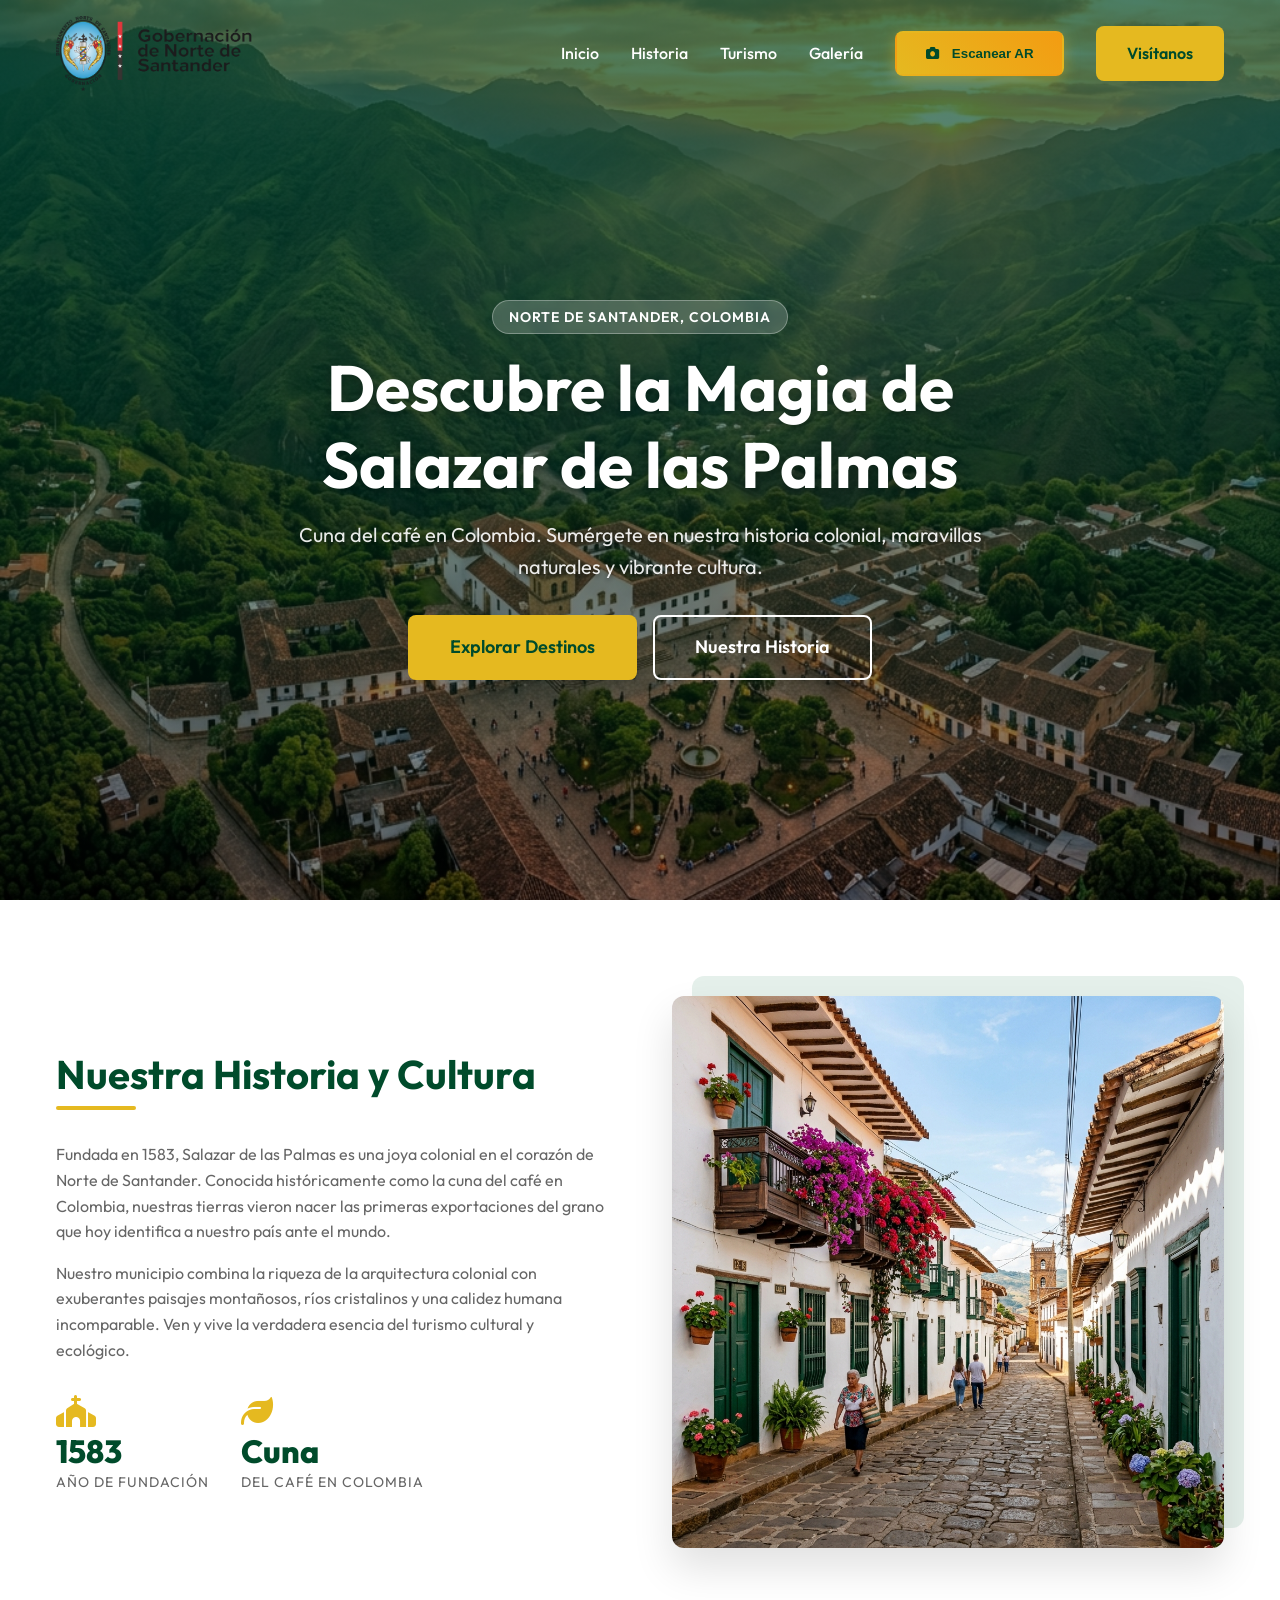
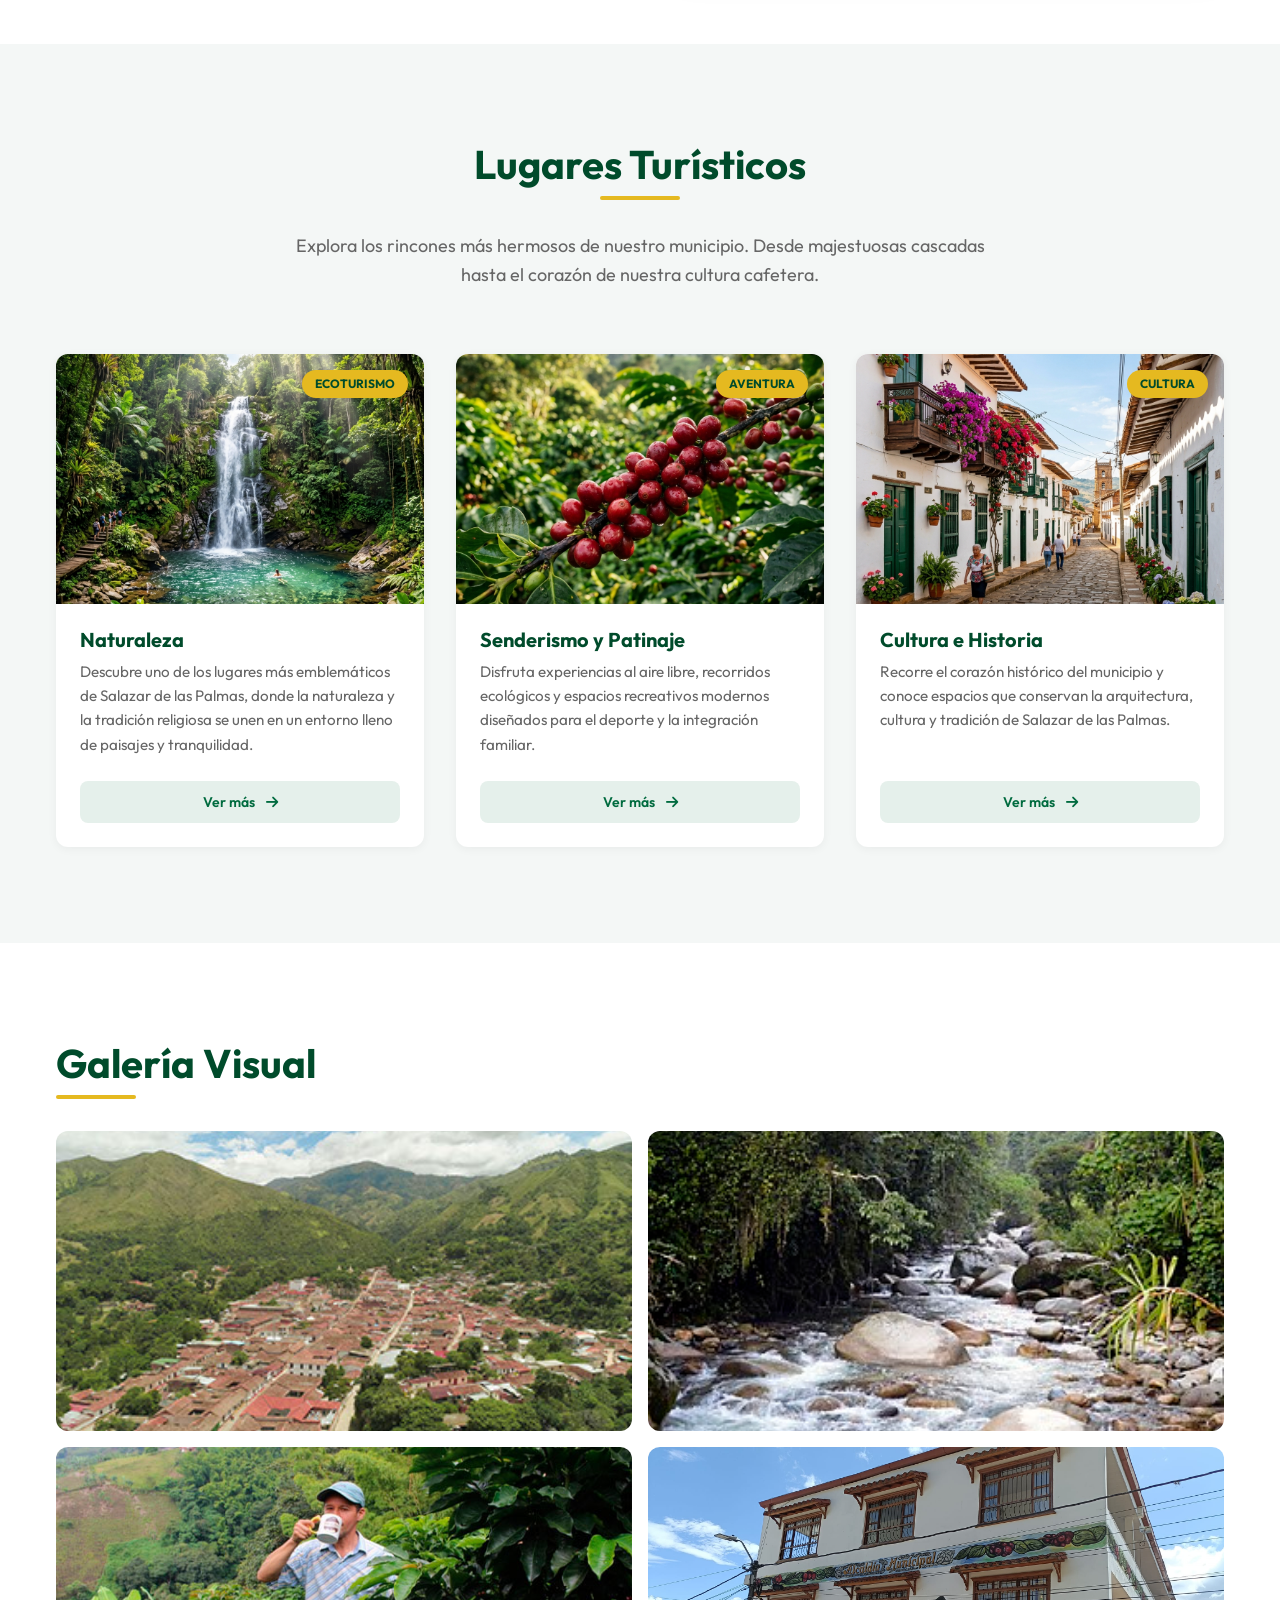
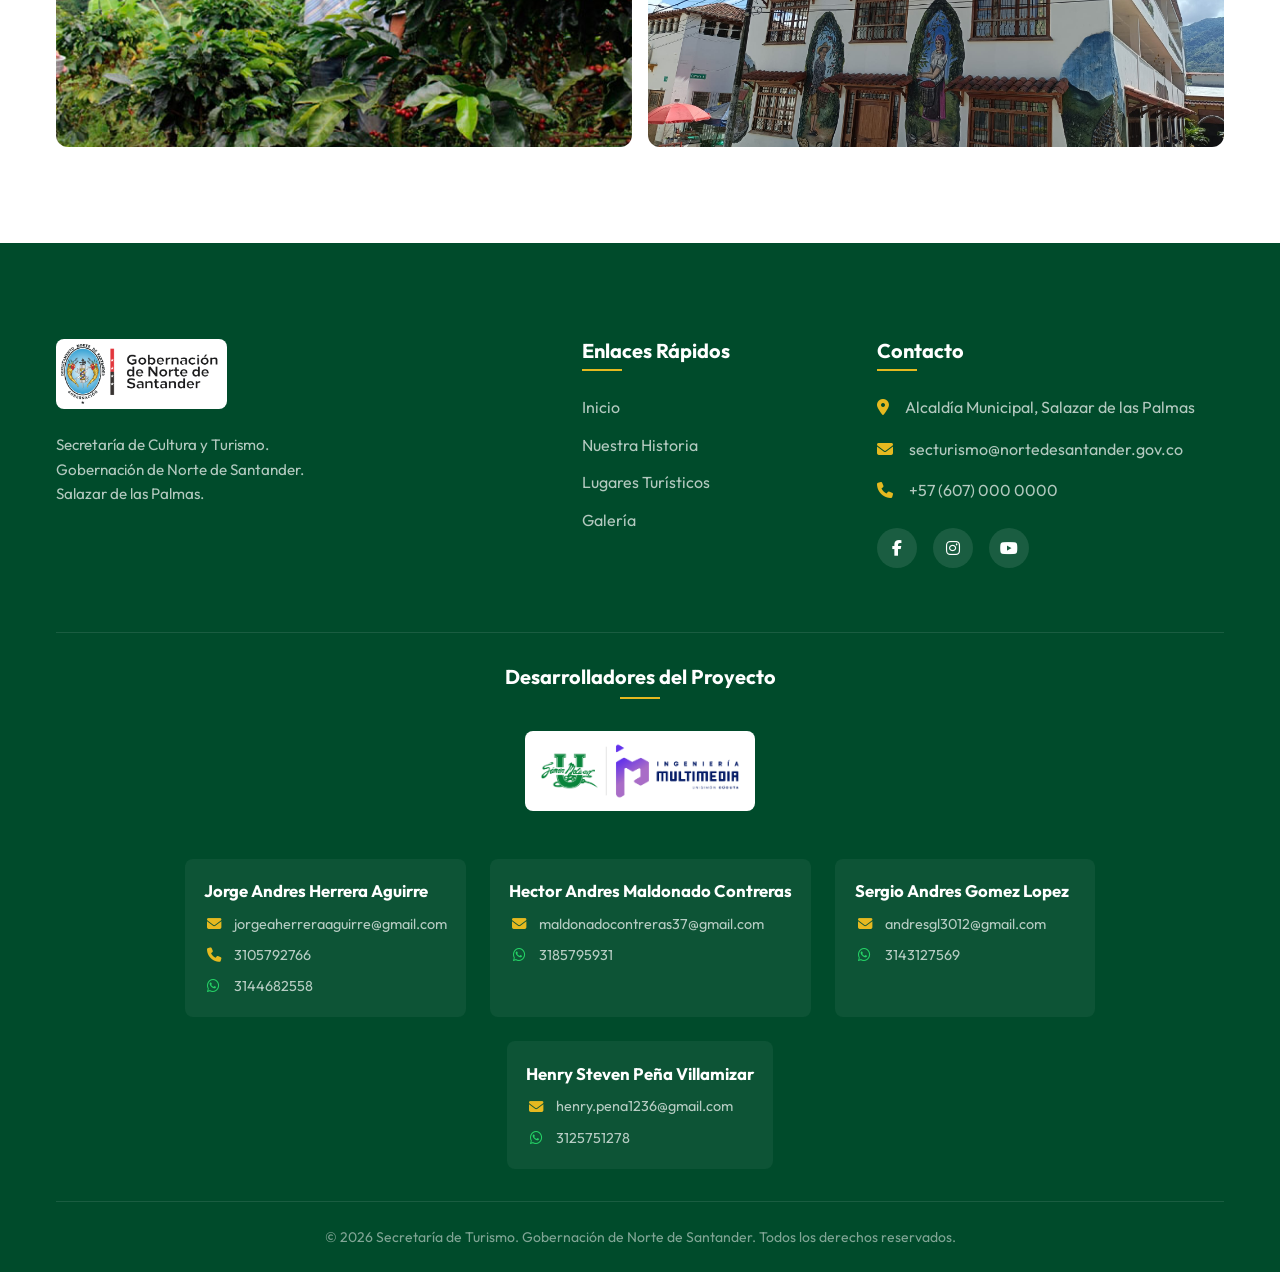
==== commit b91550da: "Elimino arOverlay residual y corrijo rutas rotas" ====
--- a/index.html
+++ b/index.html
@@ -251,7 +251,7 @@
                 <div style="display: flex; flex-wrap: wrap; justify-content: center; gap: 3rem; align-items: center;">
                     <div class="footer-logos"
                         style="display: flex; flex-direction: column; align-items: center; margin-bottom: 0;">
-                        <img src="Recursos/multimedia-logo.png" alt="Ingeniería Multimedia" class="footer-logo"
+                        <img src="Recursos/Multimedia-Logo.png" alt="Ingeniería Multimedia" class="footer-logo"
                             style="background-color: white; height: 80px; padding: 10px;">
                     </div>
                     <div style="display: flex; flex-wrap: wrap; gap: 1.5rem; justify-content: center;">
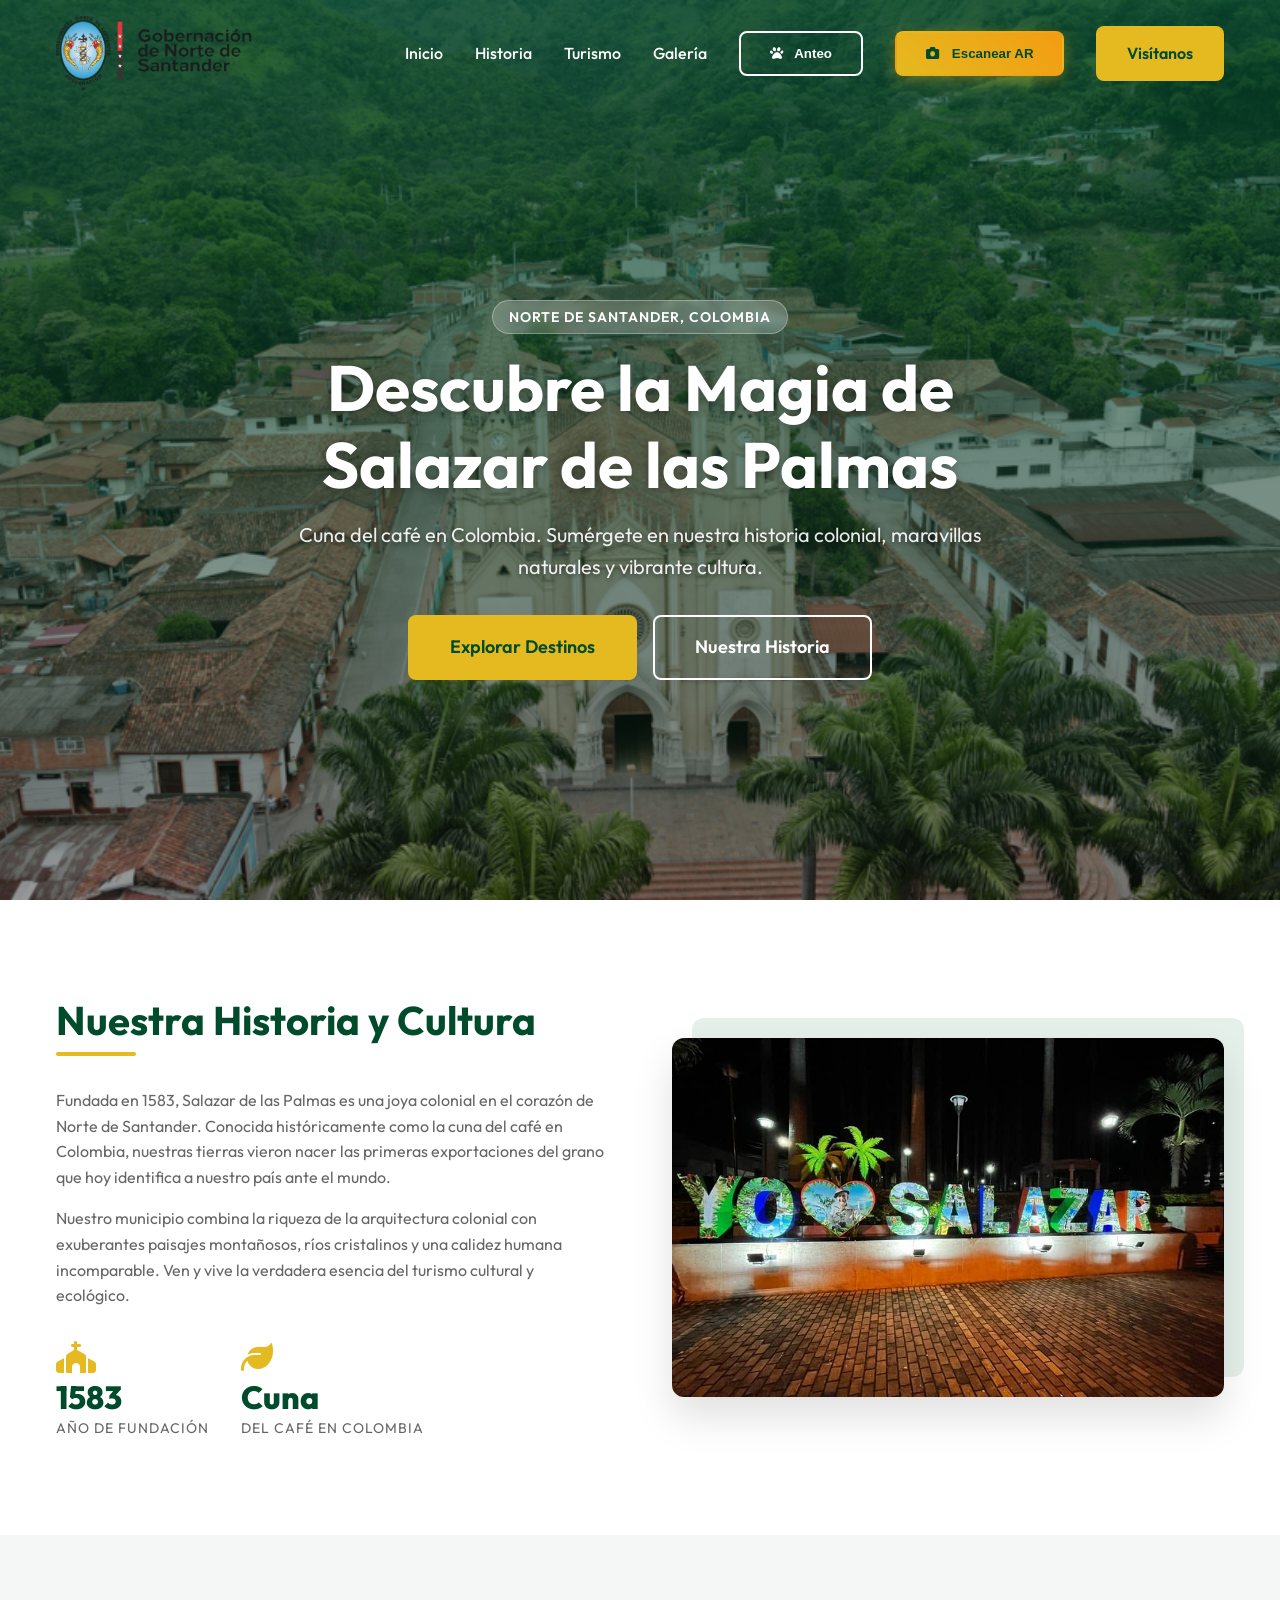
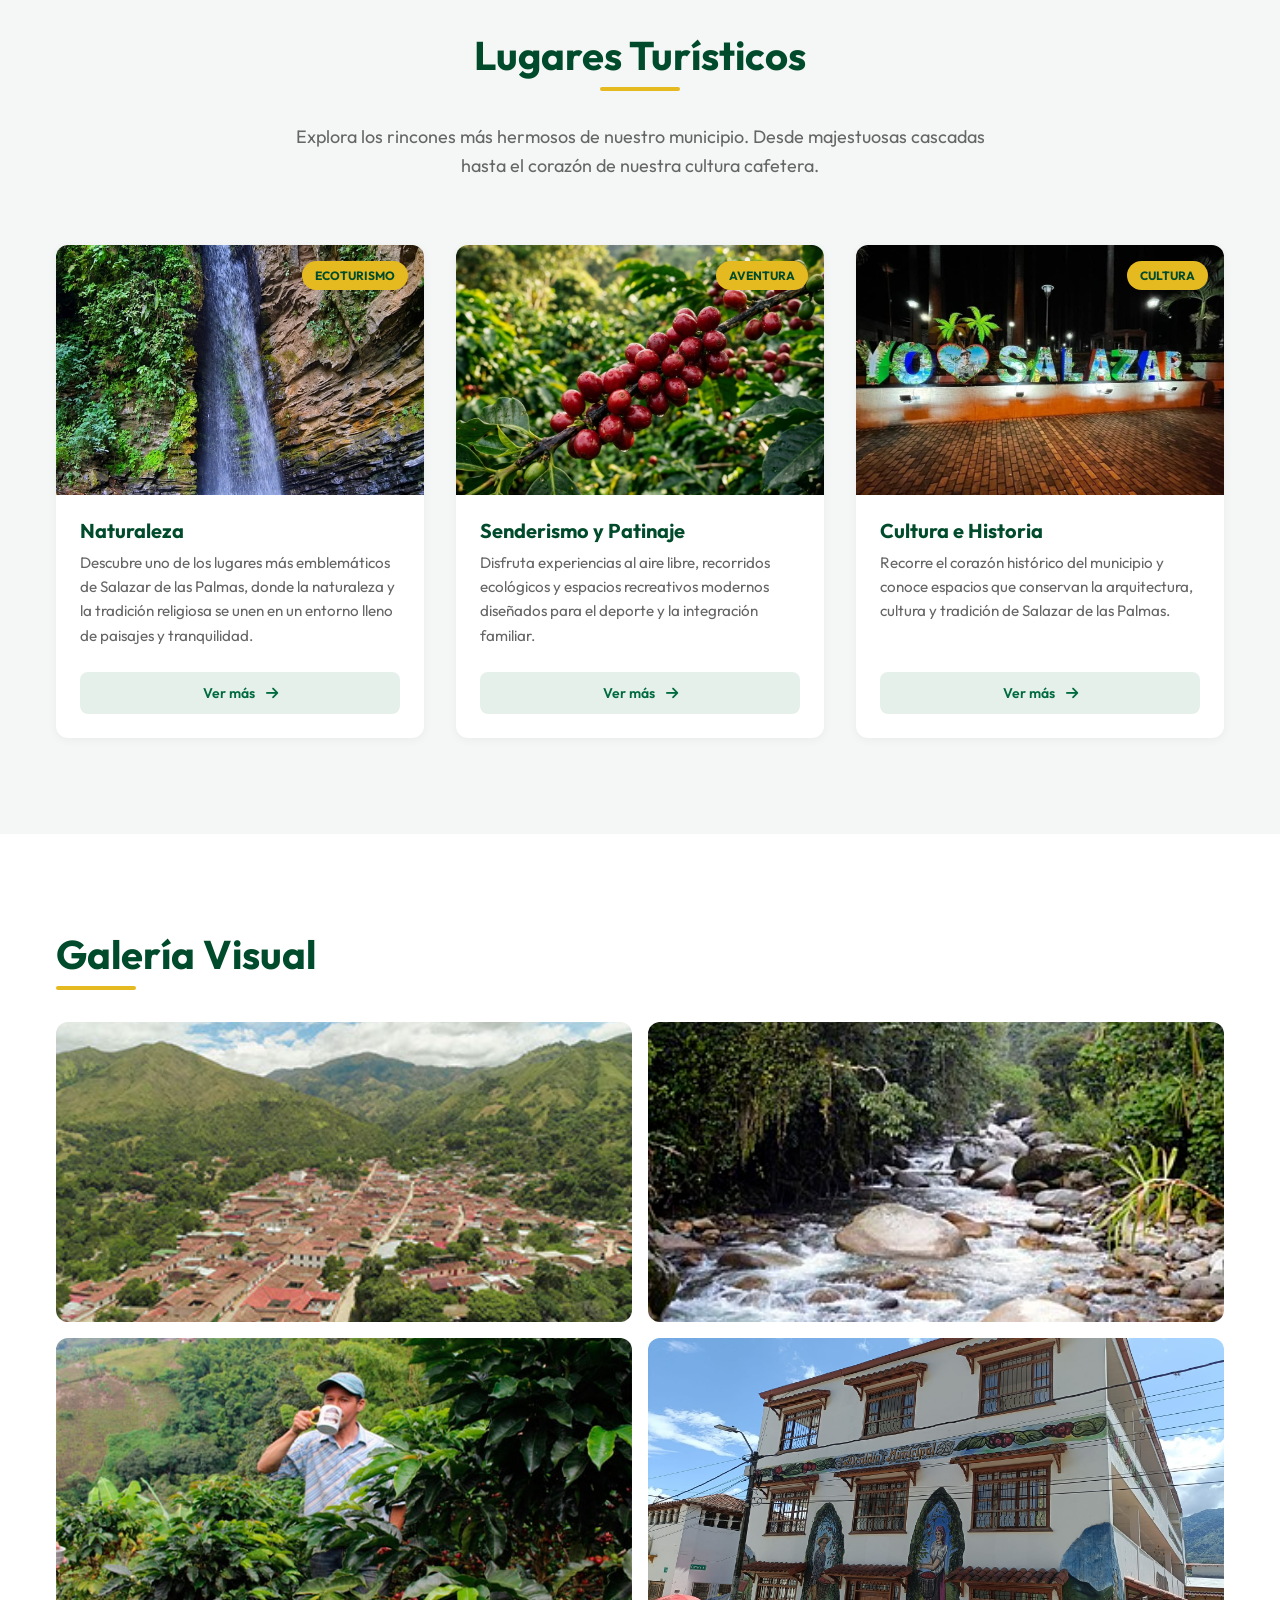
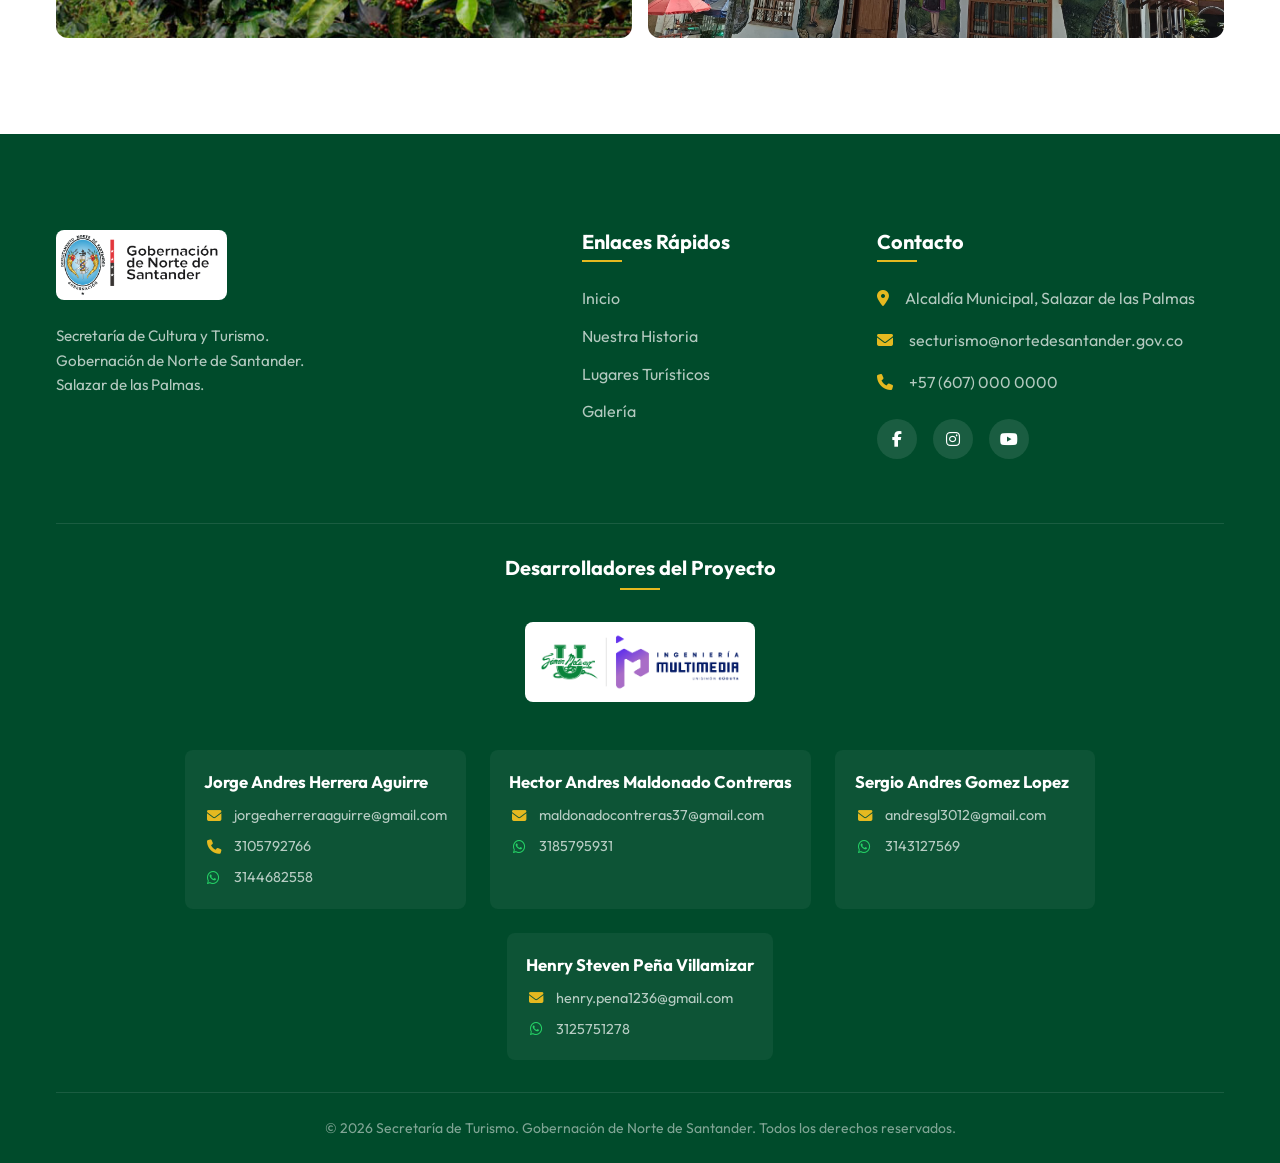
==== commit 6a0da7f0: "presentacion de anteo y optimizacion" ====
--- a/index.html
+++ b/index.html
@@ -40,6 +40,7 @@
                 <a href="#historia" class="nav-link">Historia</a>
                 <a href="#turismo" class="nav-link">Turismo</a>
                 <a href="#galeria" class="nav-link">Galería</a>
+                <button type="button" id="openAnteoBtn" class="btn btn-outline btn-anteo" aria-haspopup="dialog"><i class="fa-solid fa-paw" aria-hidden="true"></i> Anteo</button>
                 <button id="openArBtn" class="btn btn-primary btn-ar"><i class="fa-solid fa-camera"></i> Escanear
                     AR</button>
                 <a href="#contacto" class="btn btn-primary">Visítanos</a>
--- a/css/components.css
+++ b/css/components.css
@@ -763,3 +763,172 @@
         font-size: 2.5rem;
     }
 }
+
+/* ==========================================================================
+   Anteo (botón del navbar y ventana de presentación)
+   ========================================================================== */
+
+/* Botón: hereda de .btn-outline (borde blanco, fondo transparente).
+   Sobre fondo blanco (navbar con scroll, páginas internas, menú móvil)
+   el blanco no se vería, así que pasa al verde institucional. */
+.btn-anteo i {
+    margin-left: 0;
+    margin-right: 0.5rem;
+}
+
+.btn-anteo:hover i {
+    transform: rotate(-15deg);
+}
+
+.navbar.scrolled .btn-anteo {
+    color: var(--color-primary);
+    border-color: var(--color-primary);
+}
+
+.navbar.scrolled .btn-anteo:hover {
+    background-color: var(--color-primary);
+    color: white;
+}
+
+/* Fondo oscurecido */
+.anteo-modal {
+    position: fixed;
+    inset: 0;
+    z-index: 2000;
+    display: flex;
+    justify-content: center;
+    align-items: center;
+    padding: var(--spacing-sm);
+    background-color: color-mix(in srgb, var(--color-primary-dark) 75%, transparent);
+    /* backdrop-filter: blur(10px); */
+    opacity: 0;
+    visibility: hidden;
+    transition: opacity var(--transition-normal), visibility var(--transition-normal);
+}
+
+.anteo-modal.active {
+    opacity: 1;
+    visibility: visible;
+}
+
+/* Ventana */
+.anteo-dialog {
+    position: relative;
+    display: flex;
+    flex-direction: column;
+    width: 100%;
+    max-width: 920px;
+    max-height: calc(100vh - 2 * var(--spacing-sm));
+    max-height: calc(100dvh - 2 * var(--spacing-sm));
+    background-color: var(--color-primary-dark);
+    border-top: 4px solid var(--color-accent);
+    border-radius: var(--radius-lg);
+    box-shadow: var(--shadow-lg);
+    overflow: hidden;
+    transform: translateY(30px) scale(0.97);
+    transition: transform var(--transition-slow);
+}
+
+.anteo-modal.active .anteo-dialog {
+    transform: translateY(0) scale(1);
+}
+
+/* Contenedor con scroll propio (la X queda fija fuera de él) */
+.anteo-body {
+    display: grid;
+    grid-template-columns: 1.4fr 1fr;
+    gap: var(--spacing-md);
+    align-items: center;
+    padding: var(--spacing-md);
+    overflow-y: auto;
+    overscroll-behavior: contain;
+    min-height: 0;
+}
+
+.anteo-close {
+    position: absolute;
+    top: 0.75rem;
+    right: 0.75rem;
+    z-index: 2;
+    width: 40px;
+    height: 40px;
+    display: flex;
+    align-items: center;
+    justify-content: center;
+    border: none;
+    border-radius: 50%;
+    background-color: rgba(255, 255, 255, 0.1);
+    color: white;
+    font-size: 1.25rem;
+    cursor: pointer;
+    transition: all var(--transition-fast);
+}
+
+.anteo-close:hover,
+.anteo-close:focus-visible {
+    background-color: var(--color-accent);
+    color: var(--color-primary-dark);
+}
+
+.anteo-title {
+    color: var(--color-accent);
+    font-size: 2.25rem;
+    margin-bottom: var(--spacing-sm);
+}
+
+.anteo-text p {
+    color: rgba(255, 255, 255, 0.85);
+    margin-bottom: var(--spacing-sm);
+}
+
+.anteo-text p:last-child {
+    margin-bottom: 0;
+    color: white;
+    font-weight: 600;
+}
+
+.anteo-image {
+    width: 100%;
+    max-width: 340px;
+    margin: 0 auto;
+    filter: drop-shadow(0 10px 20px rgba(0, 0, 0, 0.3));
+}
+
+@media (max-width: 768px) {
+    .anteo-body {
+        grid-template-columns: 1fr;
+        gap: var(--spacing-sm);
+        padding: var(--spacing-md) 1.25rem;
+    }
+
+    .anteo-figure {
+        order: -1; /* Imagen arriba, texto debajo */
+    }
+
+    .anteo-image {
+        max-width: 200px;
+    }
+
+    .anteo-title {
+        font-size: 1.75rem;
+        text-align: center;
+    }
+
+    /* El menú móvil tiene fondo blanco */
+    .btn-anteo {
+        color: var(--color-primary);
+        border-color: var(--color-primary);
+    }
+
+    .btn-anteo:hover {
+        background-color: var(--color-primary);
+        color: white;
+    }
+}
+
+@media (prefers-reduced-motion: reduce) {
+    .anteo-dialog {
+        transform: none;
+        transition: none;
+    }
+}
